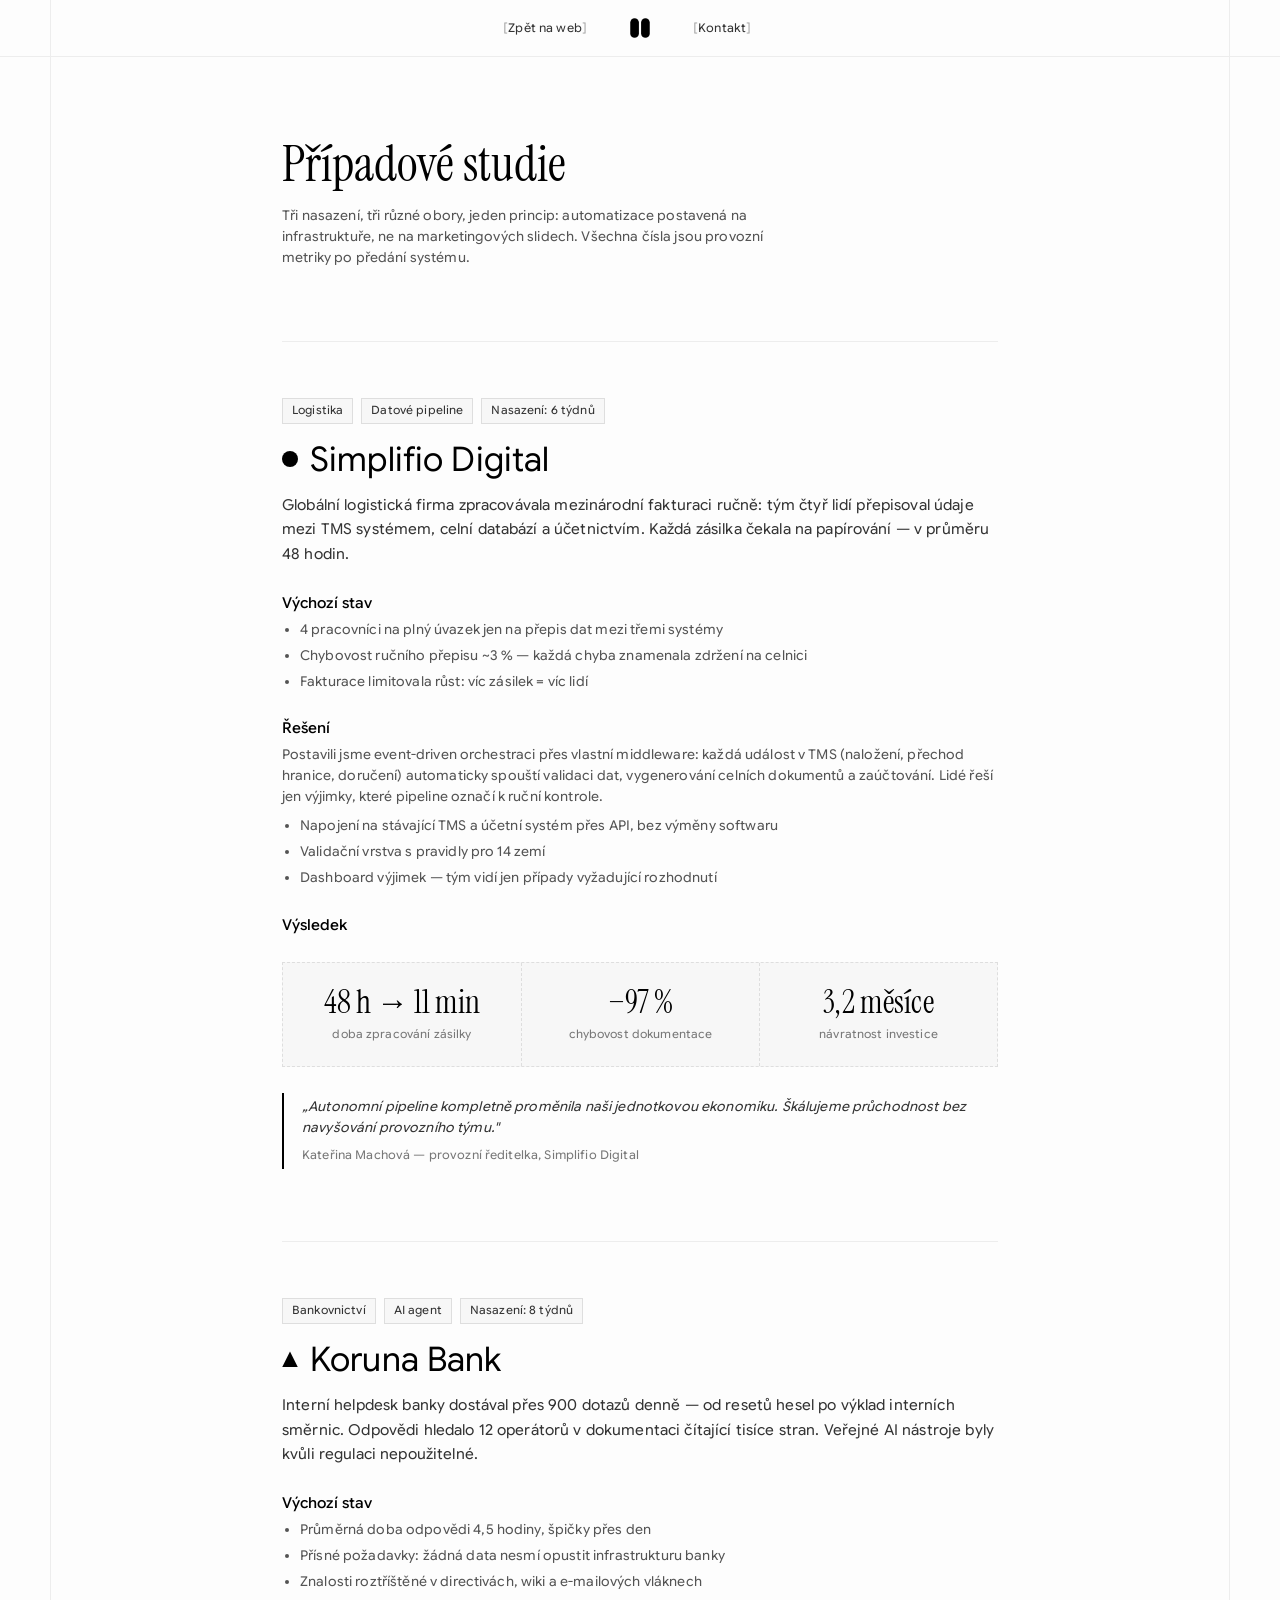
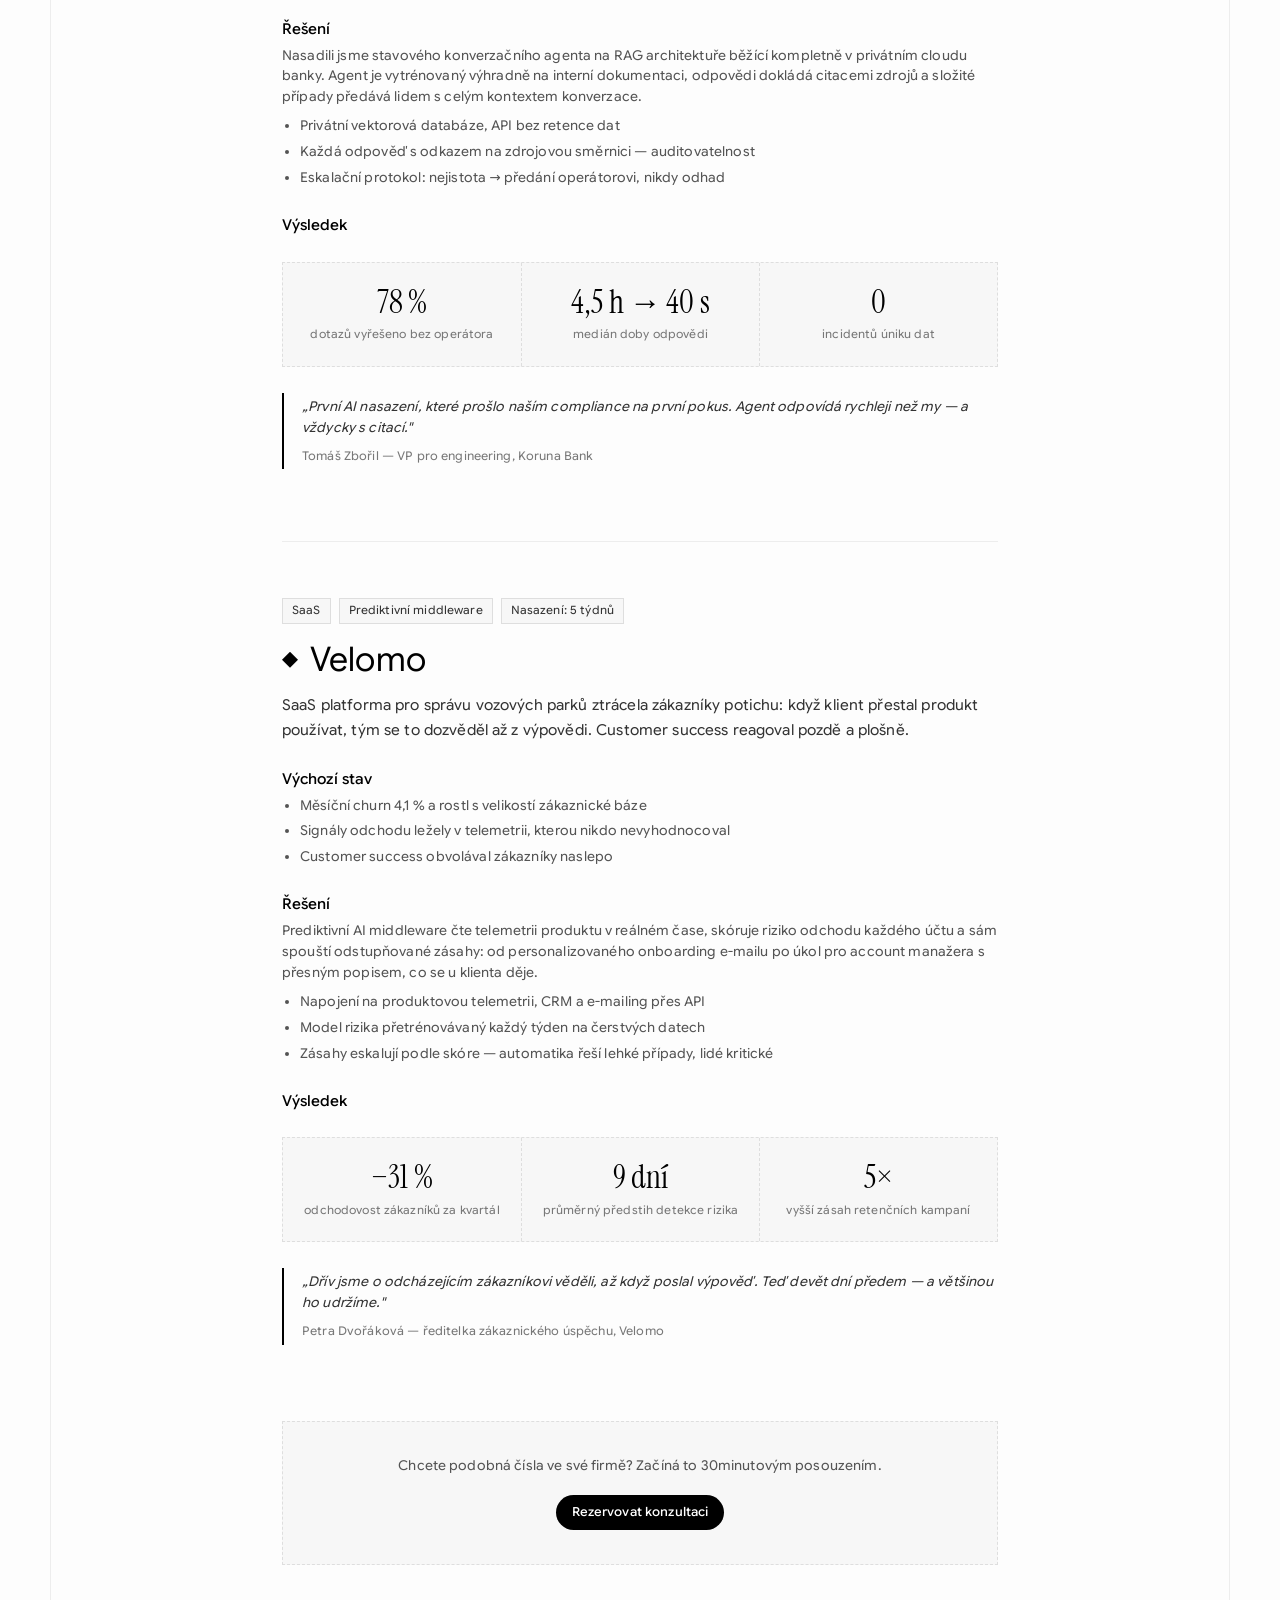
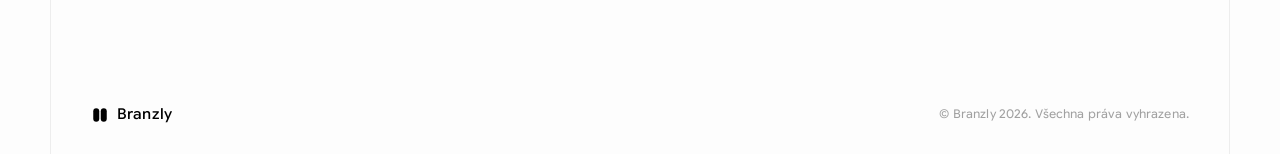
==== pripadove-studie.html @ d65e5462 "Major upgrade: interactive hero, stats, timeline, case studies, self-hosted fonts Interaktivita a an" ====
<!DOCTYPE html>
<html lang="cs">
<head>
  <meta charset="UTF-8" />
  <meta name="viewport" content="width=device-width, initial-scale=1.0" />
  <title>Případové studie — Branzly</title>
  <meta name="description" content="Detailní případové studie nasazení AI agentů a datových pipeline: Simplifio Digital, Koruna Bank a Velomo." />
  <link rel="icon" href="data:image/svg+xml,%3Csvg xmlns='http://www.w3.org/2000/svg' viewBox='0 0 24 24'%3E%3Crect x='3' y='3' width='8' height='18' rx='4'/%3E%3Crect x='13' y='3' width='8' height='18' rx='4'/%3E%3C/svg%3E" />
  <link rel="stylesheet" href="fonts/fonts.css" />
  <link rel="stylesheet" href="style.css" />
  <style>
    .studies { max-width: 780px; margin: 0 auto; padding: clamp(48px, 7vw, 80px) 32px clamp(64px, 9vw, 110px); }
    .studies-head h1 { font-family: var(--serif); font-weight: 400; font-size: clamp(36px, 5.4vw, 50px); line-height: 1.1; }
    .studies-head p { color: var(--gray-2); font-size: 13.5px; margin-top: 14px; max-width: 520px; }
    .study { margin-top: clamp(48px, 7vw, 72px); padding-top: clamp(40px, 6vw, 56px); border-top: 1px solid var(--line); scroll-margin-top: 90px; }
    .study-tags { display: flex; gap: 8px; flex-wrap: wrap; margin-bottom: 16px; }
    .study h2 { display: flex; align-items: center; gap: 12px; font-weight: 400; font-size: clamp(26px, 3.6vw, 34px); line-height: 1.15; }
    .study .lead { color: var(--gray-1); font-size: 15px; line-height: 1.65; margin-top: 14px; }
    .study h3 { font-size: 15px; font-weight: 500; text-align: left; margin: 28px 0 8px; }
    .study p { color: var(--gray-2); font-size: 13.5px; margin-bottom: 8px; }
    .study ul { margin: 8px 0 8px 18px; display: grid; gap: 5px; }
    .study li { color: var(--gray-2); font-size: 13.5px; }
    .study-stats { display: grid; grid-template-columns: repeat(3, 1fr); border: 1px dashed var(--line-strong); background: var(--panel); margin-top: 28px; }
    .study-stat { padding: 22px 16px; text-align: center; }
    .study-stat + .study-stat { border-left: 1px dashed var(--line-strong); }
    .study-stat b { display: block; font-family: var(--serif); font-weight: 400; font-size: clamp(24px, 3vw, 32px); line-height: 1.1; }
    .study-stat span { display: block; font-size: 11.5px; color: var(--gray-3); margin-top: 6px; }
    .study-quote { border-left: 2px solid var(--ink); padding: 4px 0 4px 18px; margin-top: 26px; }
    .study-quote p { color: var(--gray-1); font-size: 13.5px; font-style: italic; }
    .study-quote footer { font-size: 12px; color: var(--gray-3); margin-top: 6px; font-style: normal; }
    .studies-cta { margin-top: clamp(52px, 8vw, 76px); padding: 34px; border: 1px dashed var(--line-strong); background: var(--panel); text-align: center; }
    .studies-cta p { color: var(--gray-2); font-size: 13.5px; margin-bottom: 18px; }
    @media (max-width: 700px) {
      .study-stats { grid-template-columns: 1fr; }
      .study-stat + .study-stat { border-left: 0; border-top: 1px dashed var(--line-strong); }
    }
  </style>
</head>
<body>

  <header class="nav-wrap">
    <div class="nav nav-simple frame">
      <nav class="nav-side nav-left" aria-label="Navigace">
        <a href="index.html"><span>[</span>Zpět na web<span>]</span></a>
      </nav>
      <a href="index.html" class="brand" aria-label="Branzly domů">
        <svg viewBox="0 0 24 24" width="26" height="26" aria-hidden="true">
          <rect x="3" y="3" width="8" height="18" rx="4" fill="#000"/>
          <rect x="13" y="3" width="8" height="18" rx="4" fill="#000"/>
        </svg>
      </a>
      <nav class="nav-side nav-right" aria-label="Kontakt">
        <a href="index.html#kontakt"><span>[</span>Kontakt<span>]</span></a>
      </nav>
    </div>
  </header>

  <main class="frame">
    <div class="studies">
      <div class="studies-head">
        <h1>Případové studie</h1>
        <p>Tři nasazení, tři různé obory, jeden princip: automatizace postavená na infrastruktuře, ne na marketingových slidech. Všechna čísla jsou provozní metriky po předání systému.</p>
      </div>

      <!-- ===== SIMPLIFIO ===== -->
      <article class="study" id="simplifio">
        <div class="study-tags">
          <span class="chip-gray">Logistika</span>
          <span class="chip-gray">Datové pipeline</span>
          <span class="chip-gray">Nasazení: 6 týdnů</span>
        </div>
        <h2><i class="case-mark cm-1"></i>Simplifio Digital</h2>
        <p class="lead">Globální logistická firma zpracovávala mezinárodní fakturaci ručně: tým čtyř lidí přepisoval údaje mezi TMS systémem, celní databází a účetnictvím. Každá zásilka čekala na papírování — v průměru 48 hodin.</p>

        <h3>Výchozí stav</h3>
        <ul>
          <li>4 pracovníci na plný úvazek jen na přepis dat mezi třemi systémy</li>
          <li>Chybovost ručního přepisu ~3 % — každá chyba znamenala zdržení na celnici</li>
          <li>Fakturace limitovala růst: víc zásilek = víc lidí</li>
        </ul>

        <h3>Řešení</h3>
        <p>Postavili jsme event-driven orchestraci přes vlastní middleware: každá událost v TMS (naložení, přechod hranice, doručení) automaticky spouští validaci dat, vygenerování celních dokumentů a zaúčtování. Lidé řeší jen výjimky, které pipeline označí k ruční kontrole.</p>
        <ul>
          <li>Napojení na stávající TMS a účetní systém přes API, bez výměny softwaru</li>
          <li>Validační vrstva s pravidly pro 14 zemí</li>
          <li>Dashboard výjimek — tým vidí jen případy vyžadující rozhodnutí</li>
        </ul>

        <h3>Výsledek</h3>
        <div class="study-stats">
          <div class="study-stat"><b>48 h → 11 min</b><span>doba zpracování zásilky</span></div>
          <div class="study-stat"><b>−97 %</b><span>chybovost dokumentace</span></div>
          <div class="study-stat"><b>3,2 měsíce</b><span>návratnost investice</span></div>
        </div>

        <blockquote class="study-quote">
          <p>„Autonomní pipeline kompletně proměnila naši jednotkovou ekonomiku. Škálujeme průchodnost bez navyšování provozního týmu."</p>
          <footer>Kateřina Machová — provozní ředitelka, Simplifio Digital</footer>
        </blockquote>
      </article>

      <!-- ===== KORUNA BANK ===== -->
      <article class="study" id="koruna">
        <div class="study-tags">
          <span class="chip-gray">Bankovnictví</span>
          <span class="chip-gray">AI agent</span>
          <span class="chip-gray">Nasazení: 8 týdnů</span>
        </div>
        <h2><i class="case-mark cm-2"></i>Koruna Bank</h2>
        <p class="lead">Interní helpdesk banky dostával přes 900 dotazů denně — od resetů hesel po výklad interních směrnic. Odpovědi hledalo 12 operátorů v dokumentaci čítající tisíce stran. Veřejné AI nástroje byly kvůli regulaci nepoužitelné.</p>

        <h3>Výchozí stav</h3>
        <ul>
          <li>Průměrná doba odpovědi 4,5 hodiny, špičky přes den</li>
          <li>Přísné požadavky: žádná data nesmí opustit infrastrukturu banky</li>
          <li>Znalosti roztříštěné v directivách, wiki a e-mailových vláknech</li>
        </ul>

        <h3>Řešení</h3>
        <p>Nasadili jsme stavového konverzačního agenta na RAG architektuře běžící kompletně v privátním cloudu banky. Agent je vytrénovaný výhradně na interní dokumentaci, odpovědi dokládá citacemi zdrojů a složité případy předává lidem s celým kontextem konverzace.</p>
        <ul>
          <li>Privátní vektorová databáze, API bez retence dat</li>
          <li>Každá odpověď s odkazem na zdrojovou směrnici — auditovatelnost</li>
          <li>Eskalační protokol: nejistota → předání operátorovi, nikdy odhad</li>
        </ul>

        <h3>Výsledek</h3>
        <div class="study-stats">
          <div class="study-stat"><b>78 %</b><span>dotazů vyřešeno bez operátora</span></div>
          <div class="study-stat"><b>4,5 h → 40 s</b><span>medián doby odpovědi</span></div>
          <div class="study-stat"><b>0</b><span>incidentů úniku dat</span></div>
        </div>

        <blockquote class="study-quote">
          <p>„První AI nasazení, které prošlo naším compliance na první pokus. Agent odpovídá rychleji než my — a vždycky s citací."</p>
          <footer>Tomáš Zbořil — VP pro engineering, Koruna Bank</footer>
        </blockquote>
      </article>

      <!-- ===== VELOMO ===== -->
      <article class="study" id="velomo">
        <div class="study-tags">
          <span class="chip-gray">SaaS</span>
          <span class="chip-gray">Prediktivní middleware</span>
          <span class="chip-gray">Nasazení: 5 týdnů</span>
        </div>
        <h2><i class="case-mark cm-3"></i>Velomo</h2>
        <p class="lead">SaaS platforma pro správu vozových parků ztrácela zákazníky potichu: když klient přestal produkt používat, tým se to dozvěděl až z výpovědi. Customer success reagoval pozdě a plošně.</p>

        <h3>Výchozí stav</h3>
        <ul>
          <li>Měsíční churn 4,1 % a rostl s velikostí zákaznické báze</li>
          <li>Signály odchodu ležely v telemetrii, kterou nikdo nevyhodnocoval</li>
          <li>Customer success obvolával zákazníky naslepo</li>
        </ul>

        <h3>Řešení</h3>
        <p>Prediktivní AI middleware čte telemetrii produktu v reálném čase, skóruje riziko odchodu každého účtu a sám spouští odstupňované zásahy: od personalizovaného onboarding e-mailu po úkol pro account manažera s přesným popisem, co se u klienta děje.</p>
        <ul>
          <li>Napojení na produktovou telemetrii, CRM a e-mailing přes API</li>
          <li>Model rizika přetrénovávaný každý týden na čerstvých datech</li>
          <li>Zásahy eskalují podle skóre — automatika řeší lehké případy, lidé kritické</li>
        </ul>

        <h3>Výsledek</h3>
        <div class="study-stats">
          <div class="study-stat"><b>−31 %</b><span>odchodovost zákazníků za kvartál</span></div>
          <div class="study-stat"><b>9 dní</b><span>průměrný předstih detekce rizika</span></div>
          <div class="study-stat"><b>5×</b><span>vyšší zásah retenčních kampaní</span></div>
        </div>

        <blockquote class="study-quote">
          <p>„Dřív jsme o odcházejícím zákazníkovi věděli, až když poslal výpověď. Teď devět dní předem — a většinou ho udržíme."</p>
          <footer>Petra Dvořáková — ředitelka zákaznického úspěchu, Velomo</footer>
        </blockquote>
      </article>

      <div class="studies-cta">
        <p>Chcete podobná čísla ve své firmě? Začíná to 30minutovým posouzením.</p>
        <a href="index.html#kontakt" class="btn btn-black">Rezervovat konzultaci</a>
      </div>
    </div>
  </main>

  <footer class="footer-wrap">
    <div class="legal-foot frame">
      <a href="index.html" class="brand-foot">
        <svg viewBox="0 0 24 24" width="18" height="18" aria-hidden="true">
          <rect x="3" y="3" width="8" height="18" rx="4" fill="#000"/>
          <rect x="13" y="3" width="8" height="18" rx="4" fill="#000"/>
        </svg>
        Branzly
      </a>
      <p class="copyright">© Branzly <span id="year"></span>. Všechna práva vyhrazena.</p>
    </div>
  </footer>

  <script>document.getElementById("year").textContent = new Date().getFullYear();</script>
</body>
</html>
---- fonts/fonts.css ----
/* canadian-aboriginal */
@font-face {
  font-family: 'Google Sans Flex';
  font-style: normal;
  font-weight: 400;
  font-stretch: 100%;
  font-display: swap;
  src: url(gsf-f23f2b5c.woff2) format('woff2');
  unicode-range: U+02C7, U+02D8-02D9, U+02DB, U+0307, U+1400-167F, U+18B0-18F5, U+25CC, U+11AB0-11ABF;
}
/* cherokee */
@font-face {
  font-family: 'Google Sans Flex';
  font-style: normal;
  font-weight: 400;
  font-stretch: 100%;
  font-display: swap;
  src: url(gsf-6d15181d.woff2) format('woff2');
  unicode-range: U+0300-0302, U+0304, U+030B-030C, U+0323-0324, U+0330-0331, U+13A0-13FF, U+AB70-ABBF;
}
/* math */
@font-face {
  font-family: 'Google Sans Flex';
  font-style: normal;
  font-weight: 400;
  font-stretch: 100%;
  font-display: swap;
  src: url(gsf-18a064aa.woff2) format('woff2');
  unicode-range: U+0302-0303, U+0305, U+0307-0308, U+0310, U+0312, U+0315, U+031A, U+0326-0327, U+032C, U+032F-0330, U+0332-0333, U+0338, U+033A, U+0346, U+034D, U+0391-03A1, U+03A3-03A9, U+03B1-03C9, U+03D1, U+03D5-03D6, U+03F0-03F1, U+03F4-03F5, U+2016-2017, U+2034-2038, U+203C, U+2040, U+2043, U+2047, U+2050, U+2057, U+205F, U+2070-2071, U+2074-208E, U+2090-209C, U+20D0-20DC, U+20E1, U+20E5-20EF, U+2100-2112, U+2114-2115, U+2117-2121, U+2123-214F, U+2190, U+2192, U+2194-21AE, U+21B0-21E5, U+21F1-21F2, U+21F4-2211, U+2213-2214, U+2216-22FF, U+2308-230B, U+2310, U+2319, U+231C-2321, U+2336-237A, U+237C, U+2395, U+239B-23B7, U+23D0, U+23DC-23E1, U+2474-2475, U+25AF, U+25B3, U+25B7, U+25BD, U+25C1, U+25CA, U+25CC, U+25FB, U+266D-266F, U+27C0-27FF, U+2900-2AFF, U+2B0E-2B11, U+2B30-2B4C, U+2BFE, U+3030, U+FF5B, U+FF5D, U+1D400-1D7FF, U+1EE00-1EEFF;
}
/* nushu */
@font-face {
  font-family: 'Google Sans Flex';
  font-style: normal;
  font-weight: 400;
  font-stretch: 100%;
  font-display: swap;
  src: url(gsf-39cf6517.woff2) format('woff2');
  unicode-range: U+2003, U+3000, U+3002, U+4E00, U+FE12, U+16FE1, U+1B170-1B2FB;
}
/* symbols */
@font-face {
  font-family: 'Google Sans Flex';
  font-style: normal;
  font-weight: 400;
  font-stretch: 100%;
  font-display: swap;
  src: url(gsf-cc42462f.woff2) format('woff2');
  unicode-range: U+0001-000C, U+000E-001F, U+007F-009F, U+20DD-20E0, U+20E2-20E4, U+2150-218F, U+2190, U+2192, U+2194-2199, U+21AF, U+21E6-21F0, U+21F3, U+2218-2219, U+2299, U+22C4-22C6, U+2300-243F, U+2440-244A, U+2460-24FF, U+25A0-27BF, U+2800-28FF, U+2921-2922, U+2981, U+29BF, U+29EB, U+2B00-2BFF, U+4DC0-4DFF, U+FFF9-FFFB, U+10140-1018E, U+10190-1019C, U+101A0, U+101D0-101FD, U+102E0-102FB, U+10E60-10E7E, U+1D2C0-1D2D3, U+1D2E0-1D37F, U+1F000-1F0FF, U+1F100-1F1AD, U+1F1E6-1F1FF, U+1F30D-1F30F, U+1F315, U+1F31C, U+1F31E, U+1F320-1F32C, U+1F336, U+1F378, U+1F37D, U+1F382, U+1F393-1F39F, U+1F3A7-1F3A8, U+1F3AC-1F3AF, U+1F3C2, U+1F3C4-1F3C6, U+1F3CA-1F3CE, U+1F3D4-1F3E0, U+1F3ED, U+1F3F1-1F3F3, U+1F3F5-1F3F7, U+1F408, U+1F415, U+1F41F, U+1F426, U+1F43F, U+1F441-1F442, U+1F444, U+1F446-1F449, U+1F44C-1F44E, U+1F453, U+1F46A, U+1F47D, U+1F4A3, U+1F4B0, U+1F4B3, U+1F4B9, U+1F4BB, U+1F4BF, U+1F4C8-1F4CB, U+1F4D6, U+1F4DA, U+1F4DF, U+1F4E3-1F4E6, U+1F4EA-1F4ED, U+1F4F7, U+1F4F9-1F4FB, U+1F4FD-1F4FE, U+1F503, U+1F507-1F50B, U+1F50D, U+1F512-1F513, U+1F53E-1F54A, U+1F54F-1F5FA, U+1F610, U+1F650-1F67F, U+1F687, U+1F68D, U+1F691, U+1F694, U+1F698, U+1F6AD, U+1F6B2, U+1F6B9-1F6BA, U+1F6BC, U+1F6C6-1F6CF, U+1F6D3-1F6D7, U+1F6E0-1F6EA, U+1F6F0-1F6F3, U+1F6F7-1F6FC, U+1F700-1F7FF, U+1F800-1F80B, U+1F810-1F847, U+1F850-1F859, U+1F860-1F887, U+1F890-1F8AD, U+1F8B0-1F8BB, U+1F8C0-1F8C1, U+1F900-1F90B, U+1F93B, U+1F946, U+1F984, U+1F996, U+1F9E9, U+1FA00-1FA6F, U+1FA70-1FA7C, U+1FA80-1FA89, U+1FA8F-1FAC6, U+1FACE-1FADC, U+1FADF-1FAE9, U+1FAF0-1FAF8, U+1FB00-1FBFF;
}
/* syriac */
@font-face {
  font-family: 'Google Sans Flex';
  font-style: normal;
  font-weight: 400;
  font-stretch: 100%;
  font-display: swap;
  src: url(gsf-b0e5aee2.woff2) format('woff2');
  unicode-range: U+0303-0304, U+0307-0308, U+030A, U+0320, U+0323-0325, U+032D-032E, U+0330-0331, U+060C, U+061B-061C, U+061F, U+0621, U+0640, U+064B-0655, U+0660-066C, U+0670, U+0700-074F, U+0860-086A, U+1DF8, U+1DFA, U+200C-200F, U+25CC, U+2670-2671;
}
/* tifinagh */
@font-face {
  font-family: 'Google Sans Flex';
  font-style: normal;
  font-weight: 400;
  font-stretch: 100%;
  font-display: swap;
  src: url(gsf-049015b7.woff2) format('woff2');
  unicode-range: U+02C7, U+0301-0302, U+0304, U+0306-0307, U+0309, U+0323, U+0331, U+200C-200D, U+202E, U+25CC, U+2D30-2D7F;
}
/* vietnamese */
@font-face {
  font-family: 'Google Sans Flex';
  font-style: normal;
  font-weight: 400;
  font-stretch: 100%;
  font-display: swap;
  src: url(gsf-6c5e11f3.woff2) format('woff2');
  unicode-range: U+0102-0103, U+0110-0111, U+0128-0129, U+0168-0169, U+01A0-01A1, U+01AF-01B0, U+0300-0301, U+0303-0304, U+0308-0309, U+0323, U+0329, U+1EA0-1EF9, U+20AB;
}
/* latin-ext */
@font-face {
  font-family: 'Google Sans Flex';
  font-style: normal;
  font-weight: 400;
  font-stretch: 100%;
  font-display: swap;
  src: url(gsf-06e5cd20.woff2) format('woff2');
  unicode-range: U+0100-02BA, U+02BD-02C5, U+02C7-02CC, U+02CE-02D7, U+02DD-02FF, U+0304, U+0308, U+0329, U+1D00-1DBF, U+1E00-1E9F, U+1EF2-1EFF, U+2020, U+20A0-20AB, U+20AD-20C0, U+2113, U+2C60-2C7F, U+A720-A7FF;
}
/* latin */
@font-face {
  font-family: 'Google Sans Flex';
  font-style: normal;
  font-weight: 400;
  font-stretch: 100%;
  font-display: swap;
  src: url(gsf-d8223709.woff2) format('woff2');
  unicode-range: U+0000-00FF, U+0131, U+0152-0153, U+02BB-02BC, U+02C6, U+02DA, U+02DC, U+0304, U+0308, U+0329, U+2000-206F, U+20AC, U+2122, U+2191, U+2193, U+2212, U+2215, U+FEFF, U+FFFD;
}
/* canadian-aboriginal */
@font-face {
  font-family: 'Google Sans Flex';
  font-style: normal;
  font-weight: 500;
  font-stretch: 100%;
  font-display: swap;
  src: url(gsf-f23f2b5c.woff2) format('woff2');
  unicode-range: U+02C7, U+02D8-02D9, U+02DB, U+0307, U+1400-167F, U+18B0-18F5, U+25CC, U+11AB0-11ABF;
}
/* cherokee */
@font-face {
  font-family: 'Google Sans Flex';
  font-style: normal;
  font-weight: 500;
  font-stretch: 100%;
  font-display: swap;
  src: url(gsf-6d15181d.woff2) format('woff2');
  unicode-range: U+0300-0302, U+0304, U+030B-030C, U+0323-0324, U+0330-0331, U+13A0-13FF, U+AB70-ABBF;
}
/* math */
@font-face {
  font-family: 'Google Sans Flex';
  font-style: normal;
  font-weight: 500;
  font-stretch: 100%;
  font-display: swap;
  src: url(gsf-18a064aa.woff2) format('woff2');
  unicode-range: U+0302-0303, U+0305, U+0307-0308, U+0310, U+0312, U+0315, U+031A, U+0326-0327, U+032C, U+032F-0330, U+0332-0333, U+0338, U+033A, U+0346, U+034D, U+0391-03A1, U+03A3-03A9, U+03B1-03C9, U+03D1, U+03D5-03D6, U+03F0-03F1, U+03F4-03F5, U+2016-2017, U+2034-2038, U+203C, U+2040, U+2043, U+2047, U+2050, U+2057, U+205F, U+2070-2071, U+2074-208E, U+2090-209C, U+20D0-20DC, U+20E1, U+20E5-20EF, U+2100-2112, U+2114-2115, U+2117-2121, U+2123-214F, U+2190, U+2192, U+2194-21AE, U+21B0-21E5, U+21F1-21F2, U+21F4-2211, U+2213-2214, U+2216-22FF, U+2308-230B, U+2310, U+2319, U+231C-2321, U+2336-237A, U+237C, U+2395, U+239B-23B7, U+23D0, U+23DC-23E1, U+2474-2475, U+25AF, U+25B3, U+25B7, U+25BD, U+25C1, U+25CA, U+25CC, U+25FB, U+266D-266F, U+27C0-27FF, U+2900-2AFF, U+2B0E-2B11, U+2B30-2B4C, U+2BFE, U+3030, U+FF5B, U+FF5D, U+1D400-1D7FF, U+1EE00-1EEFF;
}
/* nushu */
@font-face {
  font-family: 'Google Sans Flex';
  font-style: normal;
  font-weight: 500;
  font-stretch: 100%;
  font-display: swap;
  src: url(gsf-39cf6517.woff2) format('woff2');
  unicode-range: U+2003, U+3000, U+3002, U+4E00, U+FE12, U+16FE1, U+1B170-1B2FB;
}
/* symbols */
@font-face {
  font-family: 'Google Sans Flex';
  font-style: normal;
  font-weight: 500;
  font-stretch: 100%;
  font-display: swap;
  src: url(gsf-cc42462f.woff2) format('woff2');
  unicode-range: U+0001-000C, U+000E-001F, U+007F-009F, U+20DD-20E0, U+20E2-20E4, U+2150-218F, U+2190, U+2192, U+2194-2199, U+21AF, U+21E6-21F0, U+21F3, U+2218-2219, U+2299, U+22C4-22C6, U+2300-243F, U+2440-244A, U+2460-24FF, U+25A0-27BF, U+2800-28FF, U+2921-2922, U+2981, U+29BF, U+29EB, U+2B00-2BFF, U+4DC0-4DFF, U+FFF9-FFFB, U+10140-1018E, U+10190-1019C, U+101A0, U+101D0-101FD, U+102E0-102FB, U+10E60-10E7E, U+1D2C0-1D2D3, U+1D2E0-1D37F, U+1F000-1F0FF, U+1F100-1F1AD, U+1F1E6-1F1FF, U+1F30D-1F30F, U+1F315, U+1F31C, U+1F31E, U+1F320-1F32C, U+1F336, U+1F378, U+1F37D, U+1F382, U+1F393-1F39F, U+1F3A7-1F3A8, U+1F3AC-1F3AF, U+1F3C2, U+1F3C4-1F3C6, U+1F3CA-1F3CE, U+1F3D4-1F3E0, U+1F3ED, U+1F3F1-1F3F3, U+1F3F5-1F3F7, U+1F408, U+1F415, U+1F41F, U+1F426, U+1F43F, U+1F441-1F442, U+1F444, U+1F446-1F449, U+1F44C-1F44E, U+1F453, U+1F46A, U+1F47D, U+1F4A3, U+1F4B0, U+1F4B3, U+1F4B9, U+1F4BB, U+1F4BF, U+1F4C8-1F4CB, U+1F4D6, U+1F4DA, U+1F4DF, U+1F4E3-1F4E6, U+1F4EA-1F4ED, U+1F4F7, U+1F4F9-1F4FB, U+1F4FD-1F4FE, U+1F503, U+1F507-1F50B, U+1F50D, U+1F512-1F513, U+1F53E-1F54A, U+1F54F-1F5FA, U+1F610, U+1F650-1F67F, U+1F687, U+1F68D, U+1F691, U+1F694, U+1F698, U+1F6AD, U+1F6B2, U+1F6B9-1F6BA, U+1F6BC, U+1F6C6-1F6CF, U+1F6D3-1F6D7, U+1F6E0-1F6EA, U+1F6F0-1F6F3, U+1F6F7-1F6FC, U+1F700-1F7FF, U+1F800-1F80B, U+1F810-1F847, U+1F850-1F859, U+1F860-1F887, U+1F890-1F8AD, U+1F8B0-1F8BB, U+1F8C0-1F8C1, U+1F900-1F90B, U+1F93B, U+1F946, U+1F984, U+1F996, U+1F9E9, U+1FA00-1FA6F, U+1FA70-1FA7C, U+1FA80-1FA89, U+1FA8F-1FAC6, U+1FACE-1FADC, U+1FADF-1FAE9, U+1FAF0-1FAF8, U+1FB00-1FBFF;
}
/* syriac */
@font-face {
  font-family: 'Google Sans Flex';
  font-style: normal;
  font-weight: 500;
  font-stretch: 100%;
  font-display: swap;
  src: url(gsf-b0e5aee2.woff2) format('woff2');
  unicode-range: U+0303-0304, U+0307-0308, U+030A, U+0320, U+0323-0325, U+032D-032E, U+0330-0331, U+060C, U+061B-061C, U+061F, U+0621, U+0640, U+064B-0655, U+0660-066C, U+0670, U+0700-074F, U+0860-086A, U+1DF8, U+1DFA, U+200C-200F, U+25CC, U+2670-2671;
}
/* tifinagh */
@font-face {
  font-family: 'Google Sans Flex';
  font-style: normal;
  font-weight: 500;
  font-stretch: 100%;
  font-display: swap;
  src: url(gsf-049015b7.woff2) format('woff2');
  unicode-range: U+02C7, U+0301-0302, U+0304, U+0306-0307, U+0309, U+0323, U+0331, U+200C-200D, U+202E, U+25CC, U+2D30-2D7F;
}
/* vietnamese */
@font-face {
  font-family: 'Google Sans Flex';
  font-style: normal;
  font-weight: 500;
  font-stretch: 100%;
  font-display: swap;
  src: url(gsf-6c5e11f3.woff2) format('woff2');
  unicode-range: U+0102-0103, U+0110-0111, U+0128-0129, U+0168-0169, U+01A0-01A1, U+01AF-01B0, U+0300-0301, U+0303-0304, U+0308-0309, U+0323, U+0329, U+1EA0-1EF9, U+20AB;
}
/* latin-ext */
@font-face {
  font-family: 'Google Sans Flex';
  font-style: normal;
  font-weight: 500;
  font-stretch: 100%;
  font-display: swap;
  src: url(gsf-06e5cd20.woff2) format('woff2');
  unicode-range: U+0100-02BA, U+02BD-02C5, U+02C7-02CC, U+02CE-02D7, U+02DD-02FF, U+0304, U+0308, U+0329, U+1D00-1DBF, U+1E00-1E9F, U+1EF2-1EFF, U+2020, U+20A0-20AB, U+20AD-20C0, U+2113, U+2C60-2C7F, U+A720-A7FF;
}
/* latin */
@font-face {
  font-family: 'Google Sans Flex';
  font-style: normal;
  font-weight: 500;
  font-stretch: 100%;
  font-display: swap;
  src: url(gsf-d8223709.woff2) format('woff2');
  unicode-range: U+0000-00FF, U+0131, U+0152-0153, U+02BB-02BC, U+02C6, U+02DA, U+02DC, U+0304, U+0308, U+0329, U+2000-206F, U+20AC, U+2122, U+2191, U+2193, U+2212, U+2215, U+FEFF, U+FFFD;
}
/* latin-ext */
@font-face {
  font-family: 'Instrument Serif';
  font-style: italic;
  font-weight: 400;
  font-display: swap;
  src: url(instrument-fd6f40d1.woff2) format('woff2');
  unicode-range: U+0100-02BA, U+02BD-02C5, U+02C7-02CC, U+02CE-02D7, U+02DD-02FF, U+0304, U+0308, U+0329, U+1D00-1DBF, U+1E00-1E9F, U+1EF2-1EFF, U+2020, U+20A0-20AB, U+20AD-20C0, U+2113, U+2C60-2C7F, U+A720-A7FF;
}
/* latin */
@font-face {
  font-family: 'Instrument Serif';
  font-style: italic;
  font-weight: 400;
  font-display: swap;
  src: url(instrument-52a6c245.woff2) format('woff2');
  unicode-range: U+0000-00FF, U+0131, U+0152-0153, U+02BB-02BC, U+02C6, U+02DA, U+02DC, U+0304, U+0308, U+0329, U+2000-206F, U+20AC, U+2122, U+2191, U+2193, U+2212, U+2215, U+FEFF, U+FFFD;
}
/* latin-ext */
@font-face {
  font-family: 'Instrument Serif';
  font-style: normal;
  font-weight: 400;
  font-display: swap;
  src: url(instrument-28cfb3cb.woff2) format('woff2');
  unicode-range: U+0100-02BA, U+02BD-02C5, U+02C7-02CC, U+02CE-02D7, U+02DD-02FF, U+0304, U+0308, U+0329, U+1D00-1DBF, U+1E00-1E9F, U+1EF2-1EFF, U+2020, U+20A0-20AB, U+20AD-20C0, U+2113, U+2C60-2C7F, U+A720-A7FF;
}
/* latin */
@font-face {
  font-family: 'Instrument Serif';
  font-style: normal;
  font-weight: 400;
  font-display: swap;
  src: url(instrument-2d243d02.woff2) format('woff2');
  unicode-range: U+0000-00FF, U+0131, U+0152-0153, U+02BB-02BC, U+02C6, U+02DA, U+02DC, U+0304, U+0308, U+0329, U+2000-206F, U+20AC, U+2122, U+2191, U+2193, U+2212, U+2215, U+FEFF, U+FFFD;
}
---- style.css ----
/* ===== Branzly — design-tool utility landing ===== */
:root {
  --bg: #fdfdfd;
  --panel: #f7f7f7;
  --line: #ededed;
  --line-strong: #dedede;
  --ink: #000;
  --gray-1: #333;
  --gray-2: #545454;
  --gray-3: #787878;
  --gray-4: #a1a1a1;
  --blue: #3455fa;
  --blue-dark: #2040e3;
  --max: 1180px;
  --serif: "Instrument Serif", serif;
  --sans: "Google Sans Flex", Inter, system-ui, sans-serif;
  --ease: cubic-bezier(0.16, 1, 0.3, 1);
}

* { box-sizing: border-box; margin: 0; padding: 0; }

html { scroll-behavior: smooth; scroll-padding-top: 70px; }

body {
  background: var(--bg);
  color: var(--ink);
  font-family: var(--sans);
  font-size: 14px;
  letter-spacing: 0.01em;
  line-height: 1.55;
  -webkit-font-smoothing: antialiased;
  overflow-x: hidden;
}

a { color: inherit; text-decoration: none; }

.frame { max-width: var(--max); margin: 0 auto; }
main.frame {
  border-left: 1px solid var(--line);
  border-right: 1px solid var(--line);
}
main section { border-bottom: 1px solid var(--line); }

/* ===== TYPE ===== */
h1 {
  font-family: var(--serif);
  font-weight: 400;
  font-size: clamp(40px, 6vw, 54px);
  line-height: 1.08;
  letter-spacing: 0;
}
h3 {
  font-weight: 400;
  font-size: clamp(30px, 4.2vw, 44px);
  line-height: 1.12;
  letter-spacing: 0;
  text-align: center;
}
h4 { font-size: 16px; font-weight: 500; }

.section-sub {
  text-align: center;
  color: var(--gray-2);
  font-size: 13.5px;
  margin-top: 14px;
}

/* ===== BUTTONS (pill 18px) ===== */
.btn {
  display: inline-flex;
  align-items: center;
  justify-content: center;
  font-family: var(--sans);
  font-size: 12.5px;
  font-weight: 500;
  padding: 8px 16px;
  border-radius: 18px;
  border: 0;
  cursor: pointer;
  transition: transform 0.15s var(--ease), background 0.2s, opacity 0.2s;
  white-space: nowrap;
}
.btn:hover { transform: translateY(-1px); }
.btn:active { transform: translateY(0) scale(0.98); }
.btn-black { background: var(--ink); color: #fff; }
.btn-black:hover { background: #222; }
.btn-gray { background: rgba(0, 0, 0, 0.05); color: var(--ink); }
.btn-gray:hover { background: rgba(0, 0, 0, 0.09); }
.btn-blue { background: var(--blue); color: #fff; }
.btn-blue:hover { background: var(--blue-dark); }

/* ===== CHIPS & ANNOTATIONS ===== */
.chip-black {
  display: inline-block;
  background: var(--ink);
  color: #fff;
  font-size: 11.5px;
  font-weight: 500;
  padding: 4px 10px;
  white-space: nowrap;
}
.chip-gray {
  display: inline-block;
  background: var(--panel);
  border: 1px solid var(--line-strong);
  color: var(--gray-1);
  font-size: 11.5px;
  padding: 3px 9px;
}
/* chip s křížky v rozích (design-tool) */
.chip-wrap { display: flex; justify-content: center; margin-bottom: 18px; }
.chip-corners { position: relative; }
.chip-corners .c {
  position: absolute;
  width: 9px; height: 9px;
  background:
    linear-gradient(var(--gray-3), var(--gray-3)) center/9px 1px no-repeat,
    linear-gradient(var(--gray-3), var(--gray-3)) center/1px 9px no-repeat;
}
.chip-corners .c1 { top: -5px; left: -5px; }
.chip-corners .c2 { top: -5px; right: -5px; }
.chip-corners .c3 { bottom: -5px; left: -5px; }
.chip-corners .c4 { bottom: -5px; right: -5px; }

/* anotační štítek s linkou a bodem */
.annot { position: absolute; display: flex; flex-direction: column; align-items: flex-start; }
.annot-dot { width: 7px; height: 7px; background: var(--ink); }
.annot-line { width: 1px; height: 44px; background: var(--ink); margin-left: 3px; }
.annot-vline { display: block; width: 1px; height: 44px; background: var(--ink); margin-left: 3px; }
.annot-text {
  font-size: 11.5px;
  color: var(--gray-1);
  margin-top: 6px;
  background: #fff;
  border: 1px solid var(--line-strong);
  padding: 3px 9px;
  box-shadow: 0 2px 8px rgba(0, 0, 0, 0.05);
  white-space: nowrap;
}
.annot-dot { animation: dotPing 2.6s var(--ease) infinite; }
@keyframes dotPing {
  0%, 100% { box-shadow: 0 0 0 0 rgba(0, 0, 0, 0.22); }
  50% { box-shadow: 0 0 0 7px rgba(0, 0, 0, 0); }
}
.annot-hline { display: inline-block; height: 1px; width: 90px; background: var(--ink); }

/* ===== NAV ===== */
.nav-wrap {
  position: sticky;
  top: 0;
  z-index: 50;
  background: rgba(253, 253, 253, 0.85);
  backdrop-filter: blur(10px);
  border-bottom: 1px solid var(--line);
}
.nav {
  display: grid;
  grid-template-columns: 1fr auto 1fr;
  align-items: center;
  height: 56px;
  padding: 0 24px;
  border-left: 1px solid var(--line);
  border-right: 1px solid var(--line);
}
.nav-side { display: flex; gap: 26px; font-size: 12px; color: var(--gray-1); }
.nav-left { justify-content: flex-end; padding-right: 40px; }
.nav-right { justify-content: flex-start; padding-left: 40px; }
.nav-side a span { color: var(--gray-4); transition: color 0.2s; }
.nav-side a:hover span { color: var(--ink); }
.brand { display: inline-flex; align-items: center; }

.nav-toggle {
  display: none;
  grid-column: 3;
  justify-self: end;
  flex-direction: column;
  gap: 6px;
  background: none;
  border: 0;
  cursor: pointer;
  padding: 6px;
}
.nav-toggle span { width: 20px; height: 1.5px; background: var(--ink); transition: transform 0.25s var(--ease); }
.nav-toggle[aria-expanded="true"] span:nth-child(1) { transform: translateY(4px) rotate(45deg); }
.nav-toggle[aria-expanded="true"] span:nth-child(2) { transform: translateY(-3.5px) rotate(-45deg); }

.nav-mobile {
  display: none;
  flex-direction: column;
  border-top: 1px solid var(--line);
  background: var(--bg);
}
.nav-mobile a { padding: 13px 24px; font-size: 13px; border-bottom: 1px solid var(--line); }
.nav-mobile.open { display: flex; }

/* ===== HERO ===== */
.hero {
  text-align: center;
  padding: clamp(56px, 8vw, 90px) 32px 56px;
}
.hero-sub { color: var(--gray-2); font-size: 13.5px; margin-top: 16px; }
.hero-cta { display: flex; justify-content: center; gap: 10px; margin-top: 24px; flex-wrap: wrap; }

.hero-visual {
  position: relative;
  max-width: 960px;
  margin: 48px auto 0;
  padding: 28px;
}
.hero-visual canvas { width: 100%; height: auto; display: block; }
/* ořezové značky */
.crop { position: absolute; width: 18px; height: 18px; }
.crop.tl { top: 0; left: 0; border-top: 1.5px solid var(--gray-1); border-left: 1.5px solid var(--gray-1); }
.crop.tr { top: 0; right: 0; border-top: 1.5px solid var(--gray-1); border-right: 1.5px solid var(--gray-1); }
.crop.bl { bottom: 0; left: 0; border-bottom: 1.5px solid var(--gray-1); border-left: 1.5px solid var(--gray-1); }
.crop.br { bottom: 0; right: 0; border-bottom: 1.5px solid var(--gray-1); border-right: 1.5px solid var(--gray-1); }

/* ===== TRUSTED / MARQUEE ===== */
.trusted { padding: 44px 0 52px; text-align: center; }
.trusted-label { font-size: 13px; color: var(--gray-2); margin-bottom: 26px; }
.marquee {
  overflow: hidden;
  -webkit-mask-image: linear-gradient(90deg, transparent, #000 12%, #000 88%, transparent);
  mask-image: linear-gradient(90deg, transparent, #000 12%, #000 88%, transparent);
}
.marquee-track {
  display: flex;
  gap: 64px;
  width: max-content;
  animation: marquee 28s linear infinite;
  padding-right: 64px;
}
@keyframes marquee { to { transform: translateX(-50%); } }
.logo-item {
  display: inline-flex;
  align-items: center;
  gap: 10px;
  font-size: 15px;
  font-weight: 500;
  color: var(--gray-3);
  white-space: nowrap;
}
.lg { display: inline-block; width: 18px; height: 18px; background: var(--gray-3); flex: none; }
.lg-1 { border-radius: 50%; }
.lg-2 { clip-path: polygon(50% 0, 100% 100%, 0 100%); }
.lg-3 { border-radius: 3px; }
.lg-4 { clip-path: polygon(50% 0, 100% 50%, 50% 100%, 0 50%); }
.lg-5 { border-radius: 50% 0 50% 0; }
.lg-6 { clip-path: polygon(0 0, 100% 0, 100% 70%, 50% 100%, 0 70%); }
.lg-7 { clip-path: polygon(20% 0, 80% 0, 100% 100%, 0 100%); }
.lg-8 { border-radius: 0 50% 50% 50%; }

/* ===== INTERSECTION ===== */
.intersection { padding: clamp(56px, 8vw, 90px) 0 0; }
.intersection h3, .intersection .section-sub { padding: 0 32px; }
.intersection-visual { position: relative; margin-top: 44px; }
.intersection-visual canvas { width: 100%; height: auto; display: block; }
.annot-ai { top: 34%; left: 18%; }
.annot-human { top: 26%; right: 14%; align-items: flex-end; }
.annot-human .annot-line { margin-right: 3px; }

/* ===== FEATURES ===== */
.features { padding: clamp(56px, 8vw, 90px) 32px 0; }
.feature-grid {
  display: grid;
  grid-template-columns: repeat(2, 1fr);
  gap: 20px;
  max-width: 940px;
  margin: 52px auto 0;
}
.feature-cell {
  border: 1px dashed var(--line-strong);
  padding: 38px 30px 34px;
  text-align: center;
  transition: background 0.25s var(--ease);
}
.feature-cell:hover { background: #fbfbfb; }
.pixel-icon { display: flex; justify-content: center; margin-bottom: 24px; }
.pixel-icon canvas {
  width: 160px; height: 160px;
  image-rendering: pixelated;
  animation: iconFloat 6s ease-in-out infinite;
  will-change: transform;
}
@keyframes iconFloat { 50% { transform: translateY(-7px); } }
.feature-cell:nth-child(2) .pixel-icon canvas { animation-delay: 1.5s; }
.feature-cell:nth-child(3) .pixel-icon canvas { animation-delay: 3s; }
.feature-cell:nth-child(4) .pixel-icon canvas { animation-delay: 4.5s; }
.feature-cell h4 { margin-bottom: 8px; }
.feature-cell p { color: var(--gray-2); font-size: 13px; }

.tag-strip {
  display: flex;
  flex-wrap: wrap;
  justify-content: center;
  gap: 10px;
  padding: 40px 0 48px;
}
.tag-strip span {
  font-size: 12px;
  color: var(--gray-2);
  border: 1px dashed var(--line-strong);
  background: var(--panel);
  padding: 5px 13px;
  border-radius: 18px;
}

/* ===== ECOSYSTEM ===== */
.ecosystem { padding: clamp(56px, 8vw, 90px) 32px; text-align: center; }
.orbit {
  position: relative;
  width: min(420px, 80vw);
  height: min(420px, 80vw);
  margin: 40px auto 0;
}
.orbit-ring { position: absolute; border: 1px dashed var(--line-strong); border-radius: 50%; }
.orbit-ring.r1 { inset: 0; }
.orbit-ring.r2 { inset: 22%; }
.orbit-center {
  position: absolute;
  top: 50%; left: 50%;
  transform: translate(-50%, -50%);
  width: 58px; height: 58px;
  background: #fff;
  border: 1px solid var(--line-strong);
  border-radius: 50%;
  display: grid;
  place-items: center;
  box-shadow: 0 4px 18px rgba(0, 0, 0, 0.06);
}
.orbit-node {
  position: absolute;
  top: 50%;
  left: 50%;
  font-size: 12px;
  background: #fff;
  border: 1px solid var(--line-strong);
  border-radius: 18px;
  padding: 5px 13px;
  color: var(--gray-1);
  box-shadow: 0 2px 8px rgba(0, 0, 0, 0.04);
  will-change: transform;
  transform: translate(-50%, -50%);
}
.orbit-comet {
  position: absolute;
  top: 50%;
  left: 50%;
  width: 6px;
  height: 6px;
  border-radius: 50%;
  background: var(--blue);
  box-shadow: 0 0 10px 2px rgba(52, 85, 250, 0.35);
  will-change: transform;
}

/* ===== PRICING ===== */
.pricing { padding: clamp(56px, 8vw, 90px) 32px; }
.tier-stack { margin-top: 56px; display: flex; flex-direction: column; gap: 72px; }
.tier-row { position: relative; display: flex; align-items: center; }
.tier-row-right { justify-content: flex-end; padding-right: 4%; }
.tier-row-left { justify-content: flex-start; padding-left: 4%; }
.tier-row-center { justify-content: center; }
.tier-annot { display: flex; align-items: center; flex: none; }

.tier-card {
  border: 1px dashed var(--line-strong);
  background: var(--bg);
  padding: 30px;
  display: grid;
  grid-template-columns: 1fr 1fr;
  gap: 28px;
  width: min(620px, 100%);
}
.tier-left { display: flex; flex-direction: column; align-items: flex-start; gap: 12px; }
.tier-left h4 { font-size: 19px; }
.tier-desc { color: var(--gray-2); font-size: 13px; }
.tier-bottom {
  margin-top: auto;
  display: flex;
  align-items: center;
  gap: 16px;
  padding-top: 18px;
}
.tier-price { font-size: 22px; font-weight: 500; letter-spacing: -0.01em; }
.tier-price em { font-style: normal; font-size: 12px; color: var(--gray-3); }
.tier-list { list-style: none; display: grid; gap: 10px; align-content: start; }
.tier-list li {
  border: 1px dashed var(--line-strong);
  background: var(--panel);
  font-size: 12.5px;
  color: var(--gray-1);
  padding: 12px 14px;
}

/* ===== CASES ===== */
.cases { padding: clamp(56px, 8vw, 90px) 32px; }
.case-grid {
  display: grid;
  grid-template-columns: repeat(3, 1fr);
  margin-top: 52px;
  border: 1px dashed var(--line-strong);
}
.case { position: relative; padding: 28px 26px; display: flex; flex-direction: column; }
.case + .case { border-left: 1px dashed var(--line-strong); }
.case header { display: flex; align-items: center; gap: 9px; margin-bottom: 12px; }
.case-mark { width: 16px; height: 16px; background: var(--ink); flex: none; }
.cm-1 { border-radius: 50%; }
.cm-2 { clip-path: polygon(50% 0, 100% 100%, 0 100%); }
.cm-3 { clip-path: polygon(50% 0, 100% 50%, 50% 100%, 0 50%); }
.case p { color: var(--gray-2); font-size: 13px; flex: 1; }
.case footer {
  display: flex;
  align-items: center;
  justify-content: space-between;
  gap: 12px;
  margin-top: 26px;
}
.case footer div { display: flex; flex-direction: column; gap: 1px; }
.person { font-weight: 500; font-size: 13.5px; }
.role { font-size: 12px; color: var(--gray-3); }
.avatar { width: 44px; height: 44px; border-radius: 50%; flex: none; image-rendering: pixelated; }

/* selection handles (design-tool motiv) — trvale na vybrané kartě,
   na hover u karet ceníku a funkcí */
.case.selected { outline: 1px dashed var(--gray-1); outline-offset: -1px; }
.h {
  position: absolute;
  width: 8px; height: 8px;
  background: var(--ink);
  z-index: 2;
}
.h.h1 { top: -4px; left: -4px; }
.h.h2 { top: -4px; right: -4px; }
.h.h3 { bottom: -4px; left: -4px; }
.h.h4 { bottom: -4px; right: -4px; }
.handles { position: relative; }
.handles .h {
  opacity: 0;
  transform: scale(0.4);
  transition: opacity 0.25s var(--ease), transform 0.25s var(--ease);
}
.handles:hover .h { opacity: 1; transform: none; }
.handles:hover { outline: 1px dashed var(--gray-2); outline-offset: -1px; }

.big-quote {
  display: grid;
  grid-template-columns: 240px 200px 1fr;
  gap: 32px;
  align-items: start;
  border: 1px dashed var(--line-strong);
  background: var(--panel);
  padding: 34px;
  margin-top: 44px;
}
.quote-photo { width: 240px; height: 240px; display: block; filter: grayscale(1) contrast(1.05); }
.quote-person { display: flex; flex-direction: column; gap: 4px; }
.quote-person .person { font-size: 17px; }
.quote-person .btn { margin-top: 18px; align-self: flex-start; }
.big-quote blockquote {
  font-size: 13.5px;
  color: var(--gray-1);
  line-height: 1.75;
}

/* ===== FAQ ===== */
.faq { padding: clamp(56px, 8vw, 90px) 32px; }
.faq-grid {
  display: grid;
  grid-template-columns: 1fr 1.2fr;
  gap: 60px;
}
.faq-head { position: relative; }
.faq-head h3 { text-align: left; }
.faq-lead { color: var(--gray-2); font-size: 13px; margin-top: 16px; max-width: 420px; }
.annot-mail { position: static; display: inline-flex; flex-direction: column; margin-top: 90px; }
.annot-mail .chip-black { font-size: 12px; }

.faq-list { display: grid; gap: 14px; align-content: start; }
.faq-item { border: 1px dashed var(--line-strong); background: #fbfbfb; }
.faq-item summary {
  list-style: none;
  cursor: pointer;
  display: flex;
  align-items: center;
  justify-content: space-between;
  gap: 18px;
  padding: 18px 20px;
  font-size: 14px;
  font-weight: 500;
}
.faq-item summary::-webkit-details-marker { display: none; }
.plus {
  font-size: 20px;
  font-weight: 300;
  color: var(--gray-3);
  transition: transform 0.25s var(--ease);
  line-height: 1;
}
.faq-item[open] .plus { transform: rotate(45deg); }
.faq-body { padding: 0 20px 18px; }
.faq-body p { color: var(--gray-2); font-size: 13px; }

/* ===== CTA + KALENDÁŘ ===== */
.cta { padding: clamp(56px, 8vw, 90px) 32px; }
.cta-grid {
  display: grid;
  grid-template-columns: 1fr 1fr;
  gap: 60px;
  align-items: start;
}

/* ===== KONTAKTNÍ FORMULÁŘ ===== */
.cta-form { margin-top: 30px; display: grid; gap: 14px; max-width: 460px; }
.form-row { display: grid; grid-template-columns: 1fr 1fr; gap: 14px; }
.cta-form label { display: grid; gap: 6px; font-size: 12px; font-weight: 500; color: var(--gray-1); }
.cta-form input,
.cta-form textarea {
  font-family: var(--sans);
  font-size: 13px;
  color: var(--ink);
  background: var(--panel);
  border: 1px dashed var(--line-strong);
  padding: 10px 12px;
  outline: none;
  resize: vertical;
  transition: border-color 0.2s, background 0.2s, box-shadow 0.2s;
}
.cta-form input:focus,
.cta-form textarea:focus {
  border: 1px solid var(--blue);
  background: #fff;
  box-shadow: 0 0 0 3px rgba(52, 85, 250, 0.08);
}
.cta-form input[readonly] { cursor: default; color: var(--gray-2); }
.cta-form .invalid { border: 1px solid #e23c3c; background: #fff7f7; }
.cta-form button { justify-self: start; }
.form-status { font-size: 12.5px; color: var(--gray-2); min-height: 18px; }
.form-status.ok { color: #1a9a63; }
.form-status.err { color: #e23c3c; }
.cta-text h3 { text-align: left; }
.cta-points { list-style: none; display: grid; gap: 8px; margin-top: 22px; }
.cta-points li {
  position: relative;
  padding-left: 22px;
  font-size: 13.5px;
  color: var(--gray-1);
}
.cta-points li::before {
  content: "";
  position: absolute;
  left: 0; top: 6px;
  width: 10px; height: 5px;
  border-left: 1.5px solid var(--ink);
  border-bottom: 1.5px solid var(--ink);
  transform: rotate(-45deg);
}

.calendar {
  background: #111;
  color: #eee;
  border-radius: 14px;
  padding: 22px 24px 24px;
  box-shadow: 0 20px 60px rgba(0, 0, 0, 0.18);
}
.cal-head {
  display: flex;
  align-items: center;
  justify-content: space-between;
  margin-bottom: 16px;
}
.cal-title { font-size: 15px; font-weight: 500; }
.cal-title span { color: #888; }
.cal-nav { display: flex; gap: 6px; }
.cal-nav button {
  background: #1d1d1d;
  border: 0;
  color: #aaa;
  width: 26px; height: 26px;
  border-radius: 50%;
  cursor: pointer;
  font-size: 13px;
}
.cal-nav button:hover { color: #fff; }
.cal-grid {
  display: grid;
  grid-template-columns: repeat(7, 1fr);
  gap: 4px;
  text-align: center;
}
.cal-dow { font-size: 10px; color: #777; text-transform: uppercase; letter-spacing: 0.06em; padding: 6px 0; }
.cal-day {
  font-family: var(--sans);
  font-size: 12.5px;
  padding: 8px 0;
  border-radius: 50%;
  border: 0;
  background: none;
  color: #ddd;
  cursor: pointer;
  transition: background 0.15s, color 0.15s;
}
.cal-day:hover { background: #2a2a2a; }
.cal-day.off { color: #555; cursor: default; }
.cal-day.off:hover { background: none; }
.cal-day.today { background: #fff; color: #111; font-weight: 500; }
.cal-day.sel { background: var(--blue); color: #fff; font-weight: 500; }
.cal-day.sel:hover { background: var(--blue-dark); }
.cal-times {
  display: flex;
  gap: 8px;
  margin-top: 16px;
  flex-wrap: wrap;
}
.cal-time {
  flex: 1;
  font-family: var(--sans);
  text-align: center;
  font-size: 12px;
  border: 1px solid #333;
  border-radius: 18px;
  padding: 7px 10px;
  background: none;
  color: #ccc;
  cursor: pointer;
  transition: border-color 0.2s, color 0.2s, background 0.2s;
  white-space: nowrap;
}
.cal-time:hover { border-color: #fff; color: #fff; }
.cal-time.sel { background: var(--blue); border-color: var(--blue); color: #fff; }
.cal-hint { font-size: 11.5px; color: #888; margin-top: 14px; text-align: center; }

/* ===== FOOTER ===== */
.footer {
  display: grid;
  grid-template-columns: 1.2fr auto 1.3fr;
  gap: 48px;
  align-items: center;
  padding: 64px 40px;
  border-left: 1px solid var(--line);
  border-right: 1px solid var(--line);
}
.brand-foot { display: inline-flex; align-items: center; gap: 8px; font-weight: 500; font-size: 15px; }
.footer-brand p { color: var(--gray-3); font-size: 12.5px; margin-top: 14px; }
.socials { display: flex; gap: 10px; margin-top: 22px; }
.socials a {
  display: grid;
  place-items: center;
  width: 28px; height: 28px;
  border-radius: 7px;
  background: var(--panel);
  border: 1px solid var(--line-strong);
  color: var(--gray-2);
  transition: color 0.2s, border-color 0.2s;
}
.socials a:hover { color: var(--ink); border-color: var(--gray-3); }
.copyright { margin-top: 18px; font-size: 12px; color: var(--gray-4); }
.footer-visual canvas { width: 220px; height: auto; display: block; opacity: 0.55; }
.footer-cols { display: flex; gap: 56px; justify-content: flex-end; }
.footer-col { display: flex; flex-direction: column; gap: 9px; }
.footer-head { font-weight: 500; font-size: 13px; margin-bottom: 6px; }
.footer-col a { font-size: 12.5px; color: var(--gray-2); transition: color 0.2s; }
.footer-col a:hover { color: var(--ink); }

/* ===== REVEAL (blur + fade, jako předloha) ===== */
.reveal {
  opacity: 0;
  filter: blur(10px);
  transform: translateY(14px);
  transition: opacity 0.7s var(--ease), filter 0.7s var(--ease), transform 0.7s var(--ease);
  transition-delay: calc(var(--i, 0) * 90ms);
}
.reveal.in { opacity: 1; filter: blur(0); transform: none; }

/* ===== WORD-MASK REVEAL (StackGrid styl) ===== */
/* rozdělený element už neanimuje jako celek — animují se jednotlivá slova */
.reveal.split, .load.split { opacity: 1; filter: none; transform: none; animation: none; }
.w {
  display: inline-block;
  overflow: hidden;
  vertical-align: bottom;
  padding: 0.1em 0 0.14em;
  margin: -0.1em 0 -0.14em;
}
.wi {
  display: inline-block;
  transform: translateY(120%);
  opacity: 0;
  filter: blur(6px);
  transition:
    transform 0.85s var(--ease),
    opacity 0.6s var(--ease),
    filter 0.7s var(--ease);
  transition-delay: calc(var(--wi, 0) * 60ms);
  will-change: transform;
}
.split.in .wi { transform: none; opacity: 1; filter: none; }

/* ===== STACKING KARTY (ceník) ===== */
.tier-stack { --stack-top: clamp(76px, 13vh, 130px); }
.tier-row {
  position: sticky;
  top: var(--stack-top);
  transform-origin: top center;
  will-change: transform, filter, opacity;
}
.tier-row:nth-child(1) { z-index: 1; }
.tier-row:nth-child(2) { z-index: 2; }
.tier-row:nth-child(3) { z-index: 3; }

/* ===== SCROLL-LINKED CITACE ===== */
.big-quote blockquote .qw { opacity: 0.14; }

/* ===== LOAD-IN (hero sekvence při načtení) ===== */
.load {
  opacity: 0;
  filter: blur(12px);
  transform: translateY(18px);
  animation: loadIn 0.9s var(--ease) forwards;
}
.load-1 { animation-delay: 0.05s; }
.load-2 { animation-delay: 0.2s; }
.load-3 { animation-delay: 0.35s; }
.load-4 { animation-delay: 0.5s; }
@keyframes loadIn {
  to { opacity: 1; filter: blur(0); transform: none; }
}

/* ===== KRESLÍCÍ SE ANOTAČNÍ LINKY ===== */
.reveal .annot-line, .reveal .annot-vline {
  transform: scaleY(0);
  transform-origin: top;
  transition: transform 0.8s var(--ease) 0.45s;
}
.reveal .annot-hline {
  transform: scaleX(0);
  transition: transform 0.8s var(--ease) 0.45s;
}
.tier-row-right .annot-hline { transform-origin: left; }
.tier-row-left .annot-hline { transform-origin: right; }
.tier-row-center .annot-hline { transform-origin: left; }
.reveal .annot-text, .reveal .annot .chip-black, .tier-annot .chip-black {
  opacity: 0;
  transition: opacity 0.5s var(--ease) 1s;
}
.reveal.in .annot-line, .reveal.in .annot-vline { transform: scaleY(1); }
.reveal.in .annot-hline { transform: scaleX(1); }
.reveal.in .annot-text, .reveal.in .annot .chip-black, .reveal.in .tier-annot .chip-black { opacity: 1; }

/* ===== HOVER MIKRO-ANIMACE ===== */
.tier-card, .case, .faq-item {
  transition: transform 0.3s var(--ease), box-shadow 0.3s var(--ease), background 0.25s var(--ease);
}
.tier-card:hover {
  transform: translateY(-4px);
  box-shadow: 0 16px 44px rgba(0, 0, 0, 0.07);
}
.case:hover { background: #fbfbfb; }
.feature-cell { transition: transform 0.3s var(--ease), background 0.25s var(--ease), box-shadow 0.3s var(--ease); }
.feature-cell:hover {
  transform: translateY(-4px);
  box-shadow: 0 16px 44px rgba(0, 0, 0, 0.06);
}
.logo-item { transition: color 0.25s; }
.logo-item:hover { color: var(--ink); }
.logo-item:hover .lg { background: var(--ink); }
.lg { transition: background 0.25s, transform 0.3s var(--ease); }
.logo-item:hover .lg { transform: rotate(90deg); }
.socials a:hover { transform: translateY(-2px); }
.socials a { transition: color 0.2s, border-color 0.2s, transform 0.2s var(--ease); }

/* ===== ORBIT ANIMACE ===== */
/* uzly obíhají po drahách přes JS (orbitRaf); dráhy se navíc otáčejí */
.orbit-ring { animation: spin 70s linear infinite; }
.orbit-ring.r2 { animation-duration: 45s; animation-direction: reverse; }
@keyframes spin { to { transform: rotate(360deg); } }
.orbit-center { animation: pulse 3.5s ease-in-out infinite; }
@keyframes pulse {
  50% { box-shadow: 0 4px 30px rgba(52, 85, 250, 0.18); }
}

/* ===== FAQ plynulé rozbalení ===== */
.faq-body {
  max-height: 0;
  overflow: hidden;
  transition: max-height 0.45s var(--ease);
}

/* ===== NAV skrývání při scrollu ===== */
.nav-wrap { transition: transform 0.4s var(--ease); }
.nav-wrap.hidden { transform: translateY(-100%); }

/* ===== VÝBĚR TEXTU ===== */
::selection { background: var(--blue); color: #fff; }

/* ===== SCROLL CUE (hero) ===== */
.scroll-cue {
  display: inline-block;
  margin-top: 36px;
  font-size: 12px;
  color: var(--gray-3);
  transition: color 0.2s;
  animation: loadIn 0.9s var(--ease) forwards, cueFloat 2.4s ease-in-out 1.2s infinite;
}
.scroll-cue:hover { color: var(--ink); }
.load-5 { animation-delay: 0.65s, 1.2s; }
@keyframes cueFloat { 50% { transform: translateY(5px); } }

/* ===== FIGMA-STYLE ŠTÍTKY ===== */
.annot-fig {
  position: absolute;
  left: 30px;
  bottom: 8px;
  color: var(--gray-3);
  font-family: monospace;
  font-size: 11px;
}
.calendar-wrap { position: relative; }
.annot-cal {
  position: absolute;
  top: -11px;
  right: 20px;
  z-index: 2;
}

/* ===== STATS (napočítávaná čísla) ===== */
.stats-grid {
  display: grid;
  grid-template-columns: repeat(4, 1fr);
}
.stat {
  padding: 46px 24px 42px;
  text-align: center;
}
.stat + .stat { border-left: 1px dashed var(--line-strong); }
.stat-num {
  font-family: var(--serif);
  font-size: clamp(40px, 4.6vw, 56px);
  line-height: 1;
  font-variant-numeric: tabular-nums;
}
.stat-unit {
  font-family: var(--serif);
  font-style: italic;
  font-size: 21px;
  color: var(--gray-3);
  margin-left: 5px;
}
.stat p { color: var(--gray-2); font-size: 12.5px; margin-top: 12px; }

/* ===== PROCES / TIMELINE ===== */
.process { padding: clamp(56px, 8vw, 90px) 32px; }
.timeline {
  position: relative;
  max-width: 780px;
  margin: 56px auto 0;
  display: grid;
  gap: 46px;
}
.tl-track, .tl-progress {
  position: absolute;
  left: 50%;
  top: 6px;
  bottom: 6px;
  width: 1px;
}
.tl-track {
  background: repeating-linear-gradient(180deg, var(--line-strong) 0 4px, transparent 4px 9px);
}
.tl-progress {
  background: var(--ink);
  transform-origin: top;
  transform: scaleY(0);
  will-change: transform;
}
.tl-step { position: relative; width: calc(50% - 44px); }
.tl-step:nth-of-type(even) { margin-left: auto; }
.tl-dot {
  position: absolute;
  top: 24px;
  left: calc(100% + 44px);
  width: 9px; height: 9px;
  transform: translateX(-50%);
  background: var(--bg);
  border: 1px solid var(--gray-4);
  transition: background 0.3s var(--ease), border-color 0.3s var(--ease), box-shadow 0.3s var(--ease);
  z-index: 1;
}
.tl-step:nth-of-type(even) .tl-dot { left: auto; right: calc(100% + 44px); transform: translateX(50%); }
.tl-dot.on {
  background: var(--ink);
  border-color: var(--ink);
  box-shadow: 0 0 0 5px rgba(0, 0, 0, 0.06);
}
.tl-card {
  border: 1px dashed var(--line-strong);
  background: var(--bg);
  padding: 22px 24px;
  transition: transform 0.3s var(--ease), box-shadow 0.3s var(--ease);
}
.tl-card:hover { transform: translateY(-3px); box-shadow: 0 12px 34px rgba(0, 0, 0, 0.06); }
.tl-card h4 { margin: 12px 0 6px; }
.tl-card p { color: var(--gray-2); font-size: 13px; }

/* ===== ORBIT COUNTER ===== */
.orbit-counter { margin-top: 40px; }
.orbit-counter .chip-black { font-variant-numeric: tabular-nums; }

/* ===== BADGE CENÍKU ===== */
.tier-card { position: relative; }
.tier-badge {
  position: absolute;
  top: -12px;
  left: 26px;
  z-index: 1;
}

/* ===== ODKAZY NA STUDIE ===== */
.case-link {
  display: inline-block;
  margin-top: 14px;
  font-size: 12.5px;
  font-weight: 500;
  color: var(--gray-1);
  background: linear-gradient(currentColor, currentColor) 0 100% / 0 1px no-repeat;
  transition: background-size 0.3s var(--ease), color 0.2s;
}
.case-link:hover { color: var(--ink); background-size: 100% 1px; }

/* ===== KRESLÍCÍ SE PODTRŽENÍ ODKAZŮ ===== */
.nav-side a, .footer-col a, .nav-mobile a {
  background: linear-gradient(currentColor, currentColor) 0 100% / 0 1px no-repeat;
  transition: background-size 0.3s var(--ease), color 0.2s;
}
.nav-side a:hover, .footer-col a:hover, .nav-mobile a:hover { background-size: 100% 1px; }

/* ===== VLASTNÍ KURZOR ===== */
.cursor-dot {
  position: fixed;
  top: 0; left: 0;
  width: 8px; height: 8px;
  margin: -4px 0 0 -4px;
  border-radius: 50%;
  background: var(--ink);
  border: 1.5px solid transparent;
  pointer-events: none;
  z-index: 200;
  opacity: 0;
  transition: width 0.25s var(--ease), height 0.25s var(--ease), margin 0.25s var(--ease),
    background 0.25s var(--ease), border-color 0.25s var(--ease), opacity 0.3s;
}
.cursor-dot.on { opacity: 1; }
.cursor-dot.big {
  width: 34px; height: 34px;
  margin: -17px 0 0 -17px;
  background: rgba(0, 0, 0, 0);
  border-color: var(--ink);
}
@media (pointer: coarse) { .cursor-dot { display: none; } }

/* ===== DESIGN MŘÍŽKA (klávesa G) ===== */
body.grid-on::after {
  content: "";
  position: fixed;
  inset: 0;
  z-index: 150;
  pointer-events: none;
  background-image: radial-gradient(circle, rgba(0, 0, 0, 0.13) 1px, transparent 1.5px);
  background-size: 24px 24px;
}

/* ===== CAL.COM EMBED ===== */
.calendar.cal-embed { padding: 0; overflow: hidden; }
.calendar.cal-embed iframe { display: block; width: 100%; height: 560px; border: 0; }

/* ===== PRÁVNÍ STRÁNKY ===== */
.legal {
  max-width: 720px;
  margin: 0 auto;
  padding: clamp(48px, 7vw, 80px) 32px clamp(64px, 9vw, 110px);
}
.legal h1 {
  font-family: var(--serif);
  font-weight: 400;
  font-size: clamp(34px, 5vw, 46px);
  line-height: 1.1;
}
.legal-updated {
  color: var(--gray-3);
  font-size: 12.5px;
  margin-top: 12px;
  padding-bottom: 28px;
  border-bottom: 1px solid var(--line);
}
.legal h2 { font-size: 17px; font-weight: 500; margin: 36px 0 10px; }
.legal p { color: var(--gray-2); font-size: 13.5px; margin-bottom: 10px; }
.legal ul { margin: 0 0 12px 18px; display: grid; gap: 6px; }
.legal li { color: var(--gray-2); font-size: 13.5px; }
.legal a { color: var(--blue); text-decoration: underline; text-underline-offset: 2px; }
.legal a:hover { color: var(--blue-dark); }
.legal strong { color: var(--gray-1); }
.legal-foot {
  display: flex;
  align-items: center;
  justify-content: space-between;
  gap: 20px;
  flex-wrap: wrap;
  padding: 28px 40px;
  border-left: 1px solid var(--line);
  border-right: 1px solid var(--line);
}
.legal-foot .copyright { margin: 0; }

/* souhlas u formuláře */
.form-consent { font-size: 11.5px; color: var(--gray-3); max-width: 380px; }
.form-consent a { color: var(--gray-1); text-decoration: underline; text-underline-offset: 2px; }
.form-consent a:hover { color: var(--ink); }

/* ===== LENIS ===== */
html.lenis, html.lenis body { height: auto; }
.lenis.lenis-smooth { scroll-behavior: auto !important; }

/* ===== RESPONSIVE ===== */
@media (max-width: 900px) {
  .nav { grid-template-columns: auto 1fr; padding: 0 20px; }
  .nav-side { display: none; }
  .brand { grid-column: 1; justify-self: start; }
  .nav-toggle { display: flex; grid-column: 2; }
  /* zjednodušená nav právních stránek nemá mobilní menu — odkazy zůstávají */
  .nav.nav-simple { grid-template-columns: 1fr auto 1fr; }
  .nav-simple .nav-side { display: flex; }
  .nav-simple .brand { grid-column: 2; justify-self: center; }
  .nav-simple .nav-left { justify-content: flex-start; padding-right: 0; }
  .nav-simple .nav-right { justify-content: flex-end; padding-left: 0; }

  .hero, .features, .ecosystem, .pricing, .cases, .faq, .cta { padding-left: 20px; padding-right: 20px; }
  .intersection h3, .intersection .section-sub { padding: 0 20px; }

  .feature-grid { grid-template-columns: 1fr; }
  .stats-grid { grid-template-columns: 1fr 1fr; }
  .stat { padding: 32px 18px 28px; }
  .stat:nth-child(3) { border-left: 0; }
  .stat:nth-child(n+3) { border-top: 1px dashed var(--line-strong); }
  .timeline { gap: 32px; }
  .tl-track, .tl-progress { left: 4px; }
  .tl-step { width: auto; padding-left: 32px; }
  .tl-step:nth-of-type(even) { margin-left: 0; }
  .tl-dot, .tl-step:nth-of-type(even) .tl-dot { left: 4px; right: auto; transform: translateX(-50%); }
  .tier-row { padding: 0 !important; justify-content: center !important; }
  .tier-annot { display: none; }
  .tier-card { grid-template-columns: 1fr; }
  .case-grid { grid-template-columns: 1fr; }
  .case + .case { border-left: 0; border-top: 1px dashed var(--line-strong); }
  .big-quote { grid-template-columns: 1fr; }
  .quote-photo { width: 100%; max-width: 320px; height: auto; }
  .faq-grid { grid-template-columns: 1fr; gap: 36px; }
  .annot-mail { margin-top: 28px; }
  .annot-mail .annot-vline { display: none; }
  .cta-grid { grid-template-columns: 1fr; gap: 36px; }
  .form-row { grid-template-columns: 1fr; }
  .cta-form { max-width: none; }
  .footer { grid-template-columns: 1fr; gap: 40px; padding: 48px 24px; }
  .footer-visual { display: none; }
  .footer-cols { justify-content: flex-start; }
  .annot-ai { left: 8%; }
  .annot-human { right: 6%; }
}
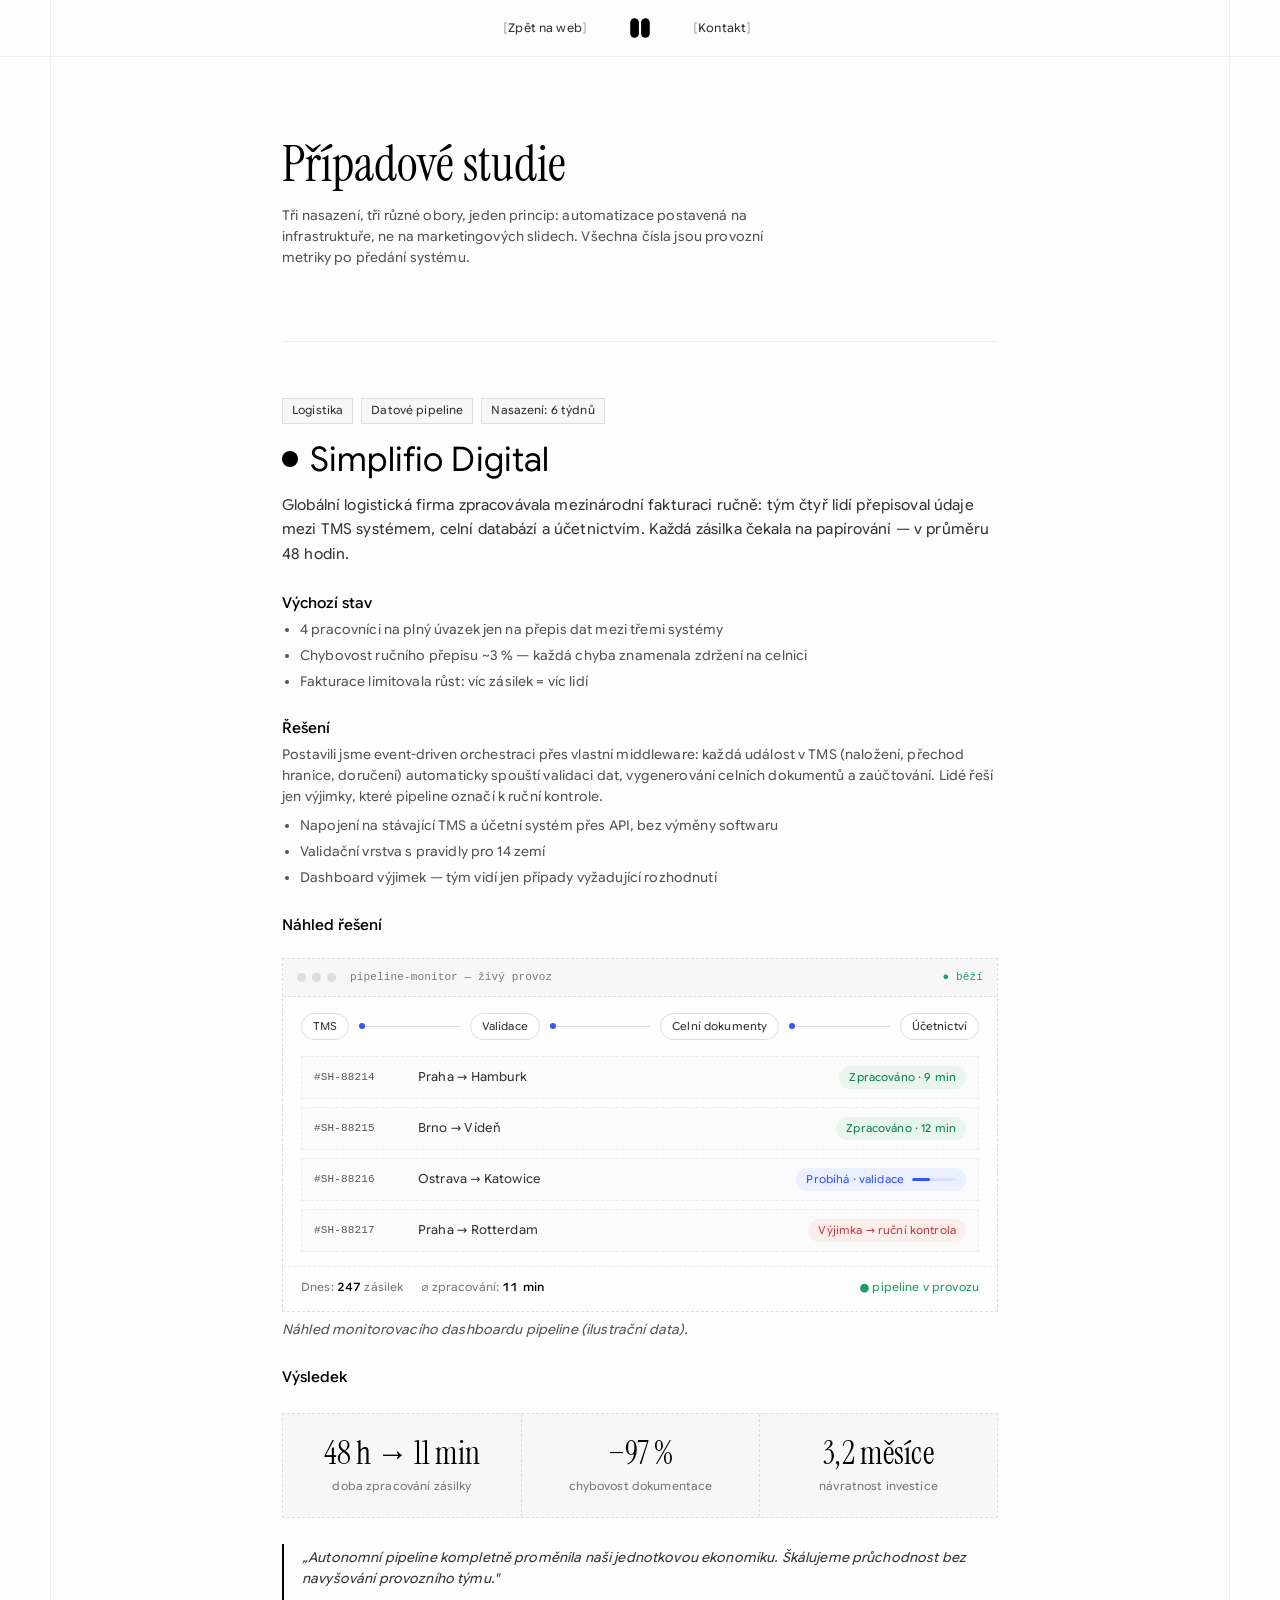
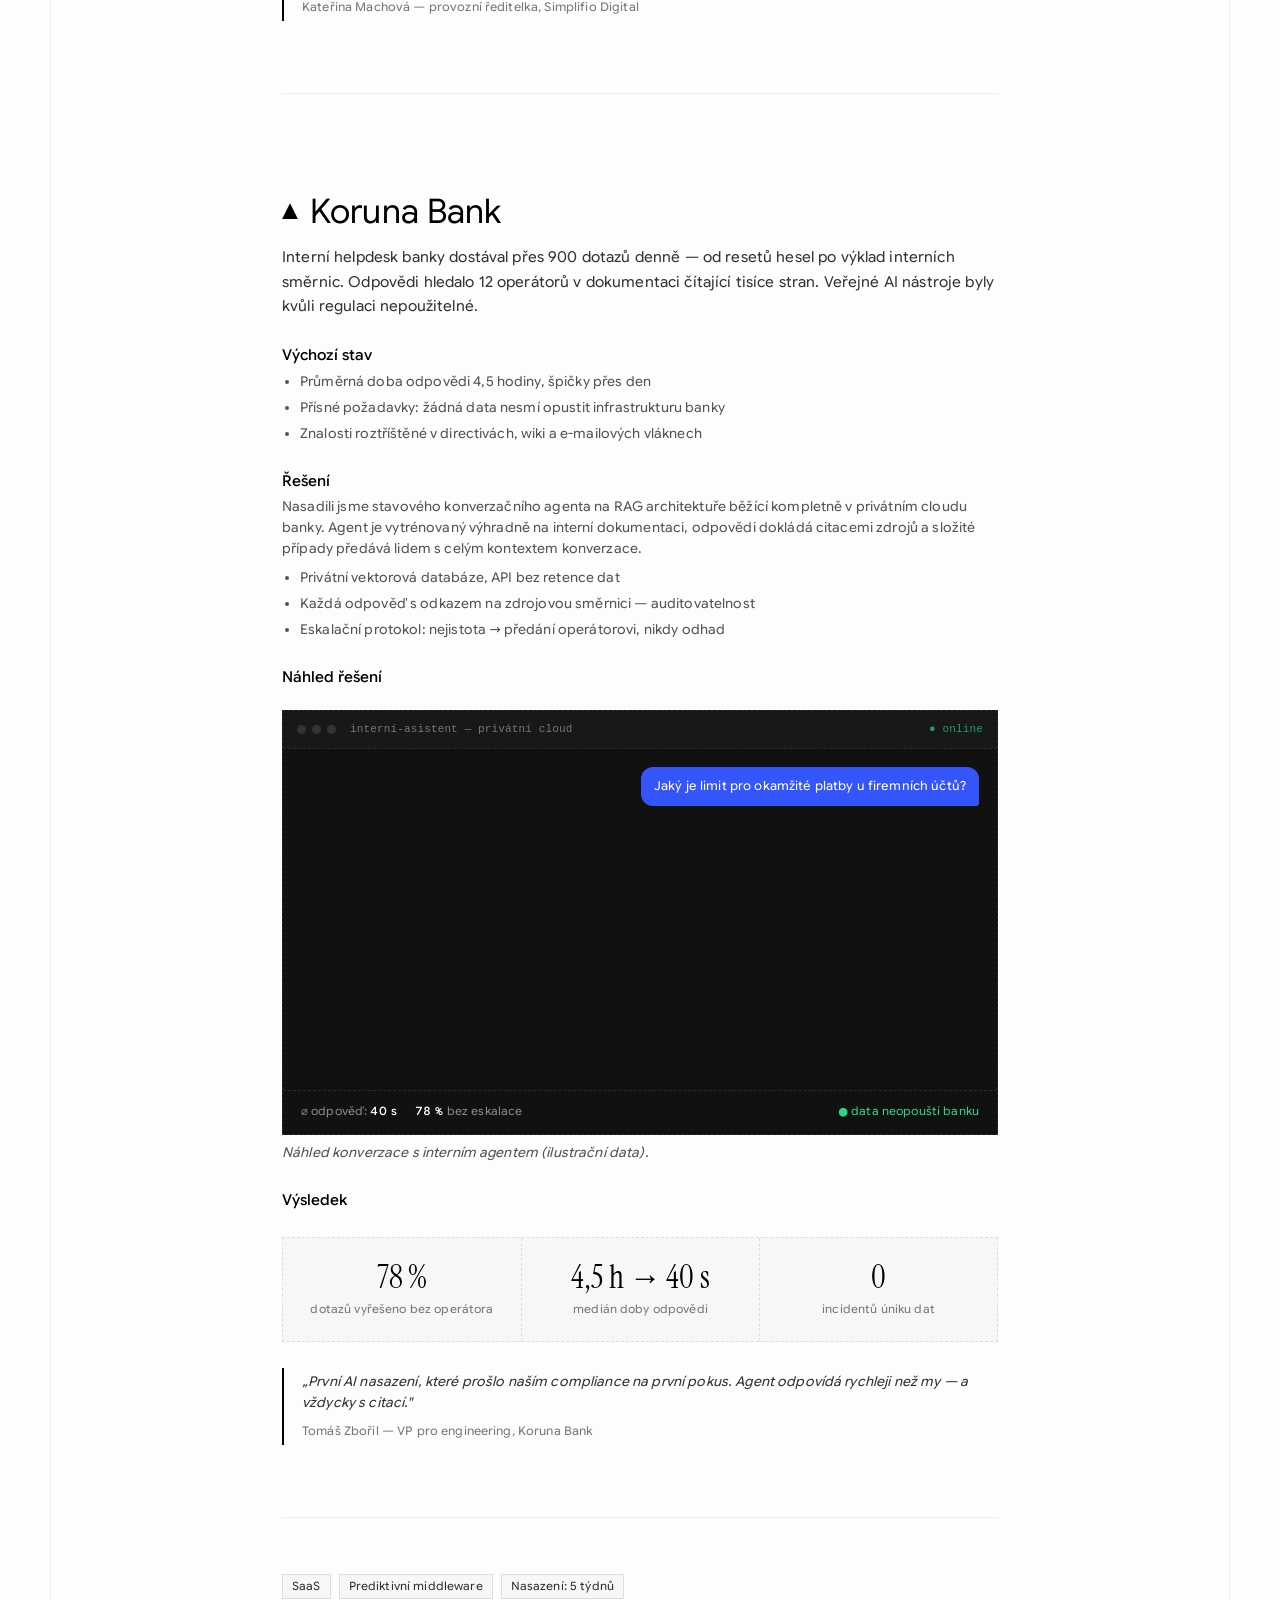
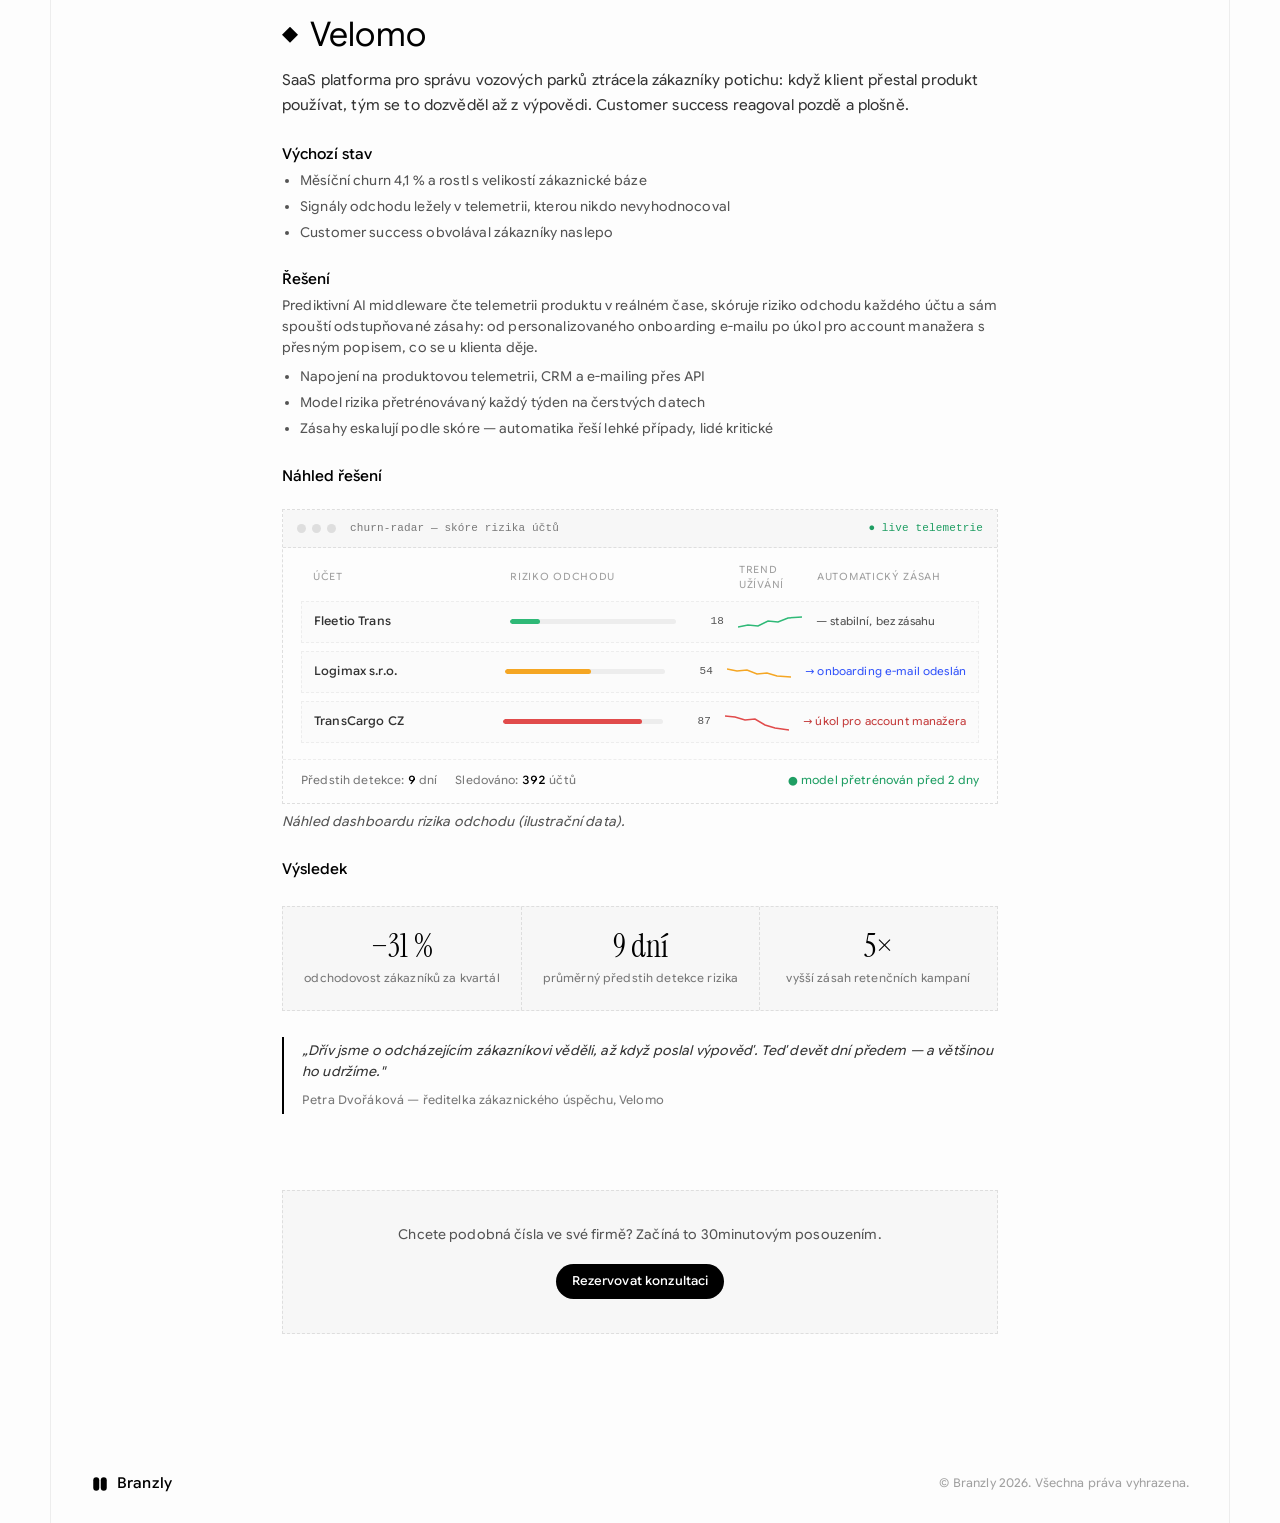
==== commit 4371d127: "Case studies: full landing-page animations + animated solution previews - Stranka pripadove-studie.h" ====
--- a/pripadove-studie.html
+++ b/pripadove-studie.html
@@ -6,8 +6,11 @@
   <title>Případové studie — Branzly</title>
   <meta name="description" content="Detailní případové studie nasazení AI agentů a datových pipeline: Simplifio Digital, Koruna Bank a Velomo." />
   <link rel="icon" href="data:image/svg+xml,%3Csvg xmlns='http://www.w3.org/2000/svg' viewBox='0 0 24 24'%3E%3Crect x='3' y='3' width='8' height='18' rx='4'/%3E%3Crect x='13' y='3' width='8' height='18' rx='4'/%3E%3C/svg%3E" />
+  <link rel="icon" type="image/png" sizes="32x32" href="favicon-32.png" />
+  <link rel="apple-touch-icon" href="apple-touch-icon.png" />
   <link rel="stylesheet" href="fonts/fonts.css" />
   <link rel="stylesheet" href="style.css" />
+  <noscript><style>.reveal, .load { opacity: 1 !important; transform: none !important; filter: none !important; }</style></noscript>
   <style>
     .studies { max-width: 780px; margin: 0 auto; padding: clamp(48px, 7vw, 80px) 32px clamp(64px, 9vw, 110px); }
     .studies-head h1 { font-family: var(--serif); font-weight: 400; font-size: clamp(36px, 5.4vw, 50px); line-height: 1.1; }
@@ -58,43 +61,62 @@
   <main class="frame">
     <div class="studies">
       <div class="studies-head">
-        <h1>Případové studie</h1>
-        <p>Tři nasazení, tři různé obory, jeden princip: automatizace postavená na infrastruktuře, ne na marketingových slidech. Všechna čísla jsou provozní metriky po předání systému.</p>
+        <h1 class="load load-1">Případové studie</h1>
+        <p class="load load-2">Tři nasazení, tři různé obory, jeden princip: automatizace postavená na infrastruktuře, ne na marketingových slidech. Všechna čísla jsou provozní metriky po předání systému.</p>
       </div>
 
       <!-- ===== SIMPLIFIO ===== -->
       <article class="study" id="simplifio">
-        <div class="study-tags">
+        <div class="study-tags reveal">
           <span class="chip-gray">Logistika</span>
           <span class="chip-gray">Datové pipeline</span>
           <span class="chip-gray">Nasazení: 6 týdnů</span>
         </div>
-        <h2><i class="case-mark cm-1"></i>Simplifio Digital</h2>
-        <p class="lead">Globální logistická firma zpracovávala mezinárodní fakturaci ručně: tým čtyř lidí přepisoval údaje mezi TMS systémem, celní databází a účetnictvím. Každá zásilka čekala na papírování — v průměru 48 hodin.</p>
+        <h2 class="reveal"><i class="case-mark cm-1"></i>Simplifio Digital</h2>
+        <p class="lead reveal">Globální logistická firma zpracovávala mezinárodní fakturaci ručně: tým čtyř lidí přepisoval údaje mezi TMS systémem, celní databází a účetnictvím. Každá zásilka čekala na papírování — v průměru 48 hodin.</p>
 
         <h3>Výchozí stav</h3>
-        <ul>
+        <ul class="reveal">
           <li>4 pracovníci na plný úvazek jen na přepis dat mezi třemi systémy</li>
           <li>Chybovost ručního přepisu ~3 % — každá chyba znamenala zdržení na celnici</li>
           <li>Fakturace limitovala růst: víc zásilek = víc lidí</li>
         </ul>
 
         <h3>Řešení</h3>
-        <p>Postavili jsme event-driven orchestraci přes vlastní middleware: každá událost v TMS (naložení, přechod hranice, doručení) automaticky spouští validaci dat, vygenerování celních dokumentů a zaúčtování. Lidé řeší jen výjimky, které pipeline označí k ruční kontrole.</p>
-        <ul>
+        <p class="reveal">Postavili jsme event-driven orchestraci přes vlastní middleware: každá událost v TMS (naložení, přechod hranice, doručení) automaticky spouští validaci dat, vygenerování celních dokumentů a zaúčtování. Lidé řeší jen výjimky, které pipeline označí k ruční kontrole.</p>
+        <ul class="reveal">
           <li>Napojení na stávající TMS a účetní systém přes API, bez výměny softwaru</li>
           <li>Validační vrstva s pravidly pro 14 zemí</li>
           <li>Dashboard výjimek — tým vidí jen případy vyžadující rozhodnutí</li>
         </ul>
 
+        <h3>Náhled řešení</h3>
+        <div class="mock reveal" data-mock="pipeline">
+          <div class="mock-bar" aria-hidden="true"><i></i><i></i><i></i><span>pipeline-monitor — živý provoz</span><span class="mock-live">● běží</span></div>
+          <div class="mock-flow" aria-hidden="true">
+            <span class="mf-node">TMS</span><i class="mf-line"><i class="mf-dot"></i></i>
+            <span class="mf-node">Validace</span><i class="mf-line"><i class="mf-dot d2"></i></i>
+            <span class="mf-node">Celní dokumenty</span><i class="mf-line"><i class="mf-dot d3"></i></i>
+            <span class="mf-node">Účetnictví</span>
+          </div>
+          <div class="mock-rows">
+            <div class="mock-row"><span class="mr-id">#SH-88214</span><span class="mr-route">Praha → Hamburk</span><span class="mr-status ok">Zpracováno · 9 min</span></div>
+            <div class="mock-row"><span class="mr-id">#SH-88215</span><span class="mr-route">Brno → Vídeň</span><span class="mr-status ok">Zpracováno · 12 min</span></div>
+            <div class="mock-row"><span class="mr-id">#SH-88216</span><span class="mr-route">Ostrava → Katowice</span><span class="mr-status run">Probíhá · validace<i class="mr-prog"><i></i></i></span></div>
+            <div class="mock-row"><span class="mr-id">#SH-88217</span><span class="mr-route">Praha → Rotterdam</span><span class="mr-status warn">Výjimka → ruční kontrola</span></div>
+          </div>
+          <div class="mock-foot"><span>Dnes: <b data-count="247">0</b> zásilek</span><span>⌀ zpracování: <b>11 min</b></span><span class="mf-ok">● pipeline v provozu</span></div>
+        </div>
+        <p class="mock-caption reveal">Náhled monitorovacího dashboardu pipeline (ilustrační data).</p>
+
         <h3>Výsledek</h3>
         <div class="study-stats">
-          <div class="study-stat"><b>48 h → 11 min</b><span>doba zpracování zásilky</span></div>
-          <div class="study-stat"><b>−97 %</b><span>chybovost dokumentace</span></div>
-          <div class="study-stat"><b>3,2 měsíce</b><span>návratnost investice</span></div>
-        </div>
-
-        <blockquote class="study-quote">
+          <div class="study-stat reveal"><b>48 h → 11 min</b><span>doba zpracování zásilky</span></div>
+          <div class="study-stat reveal"><b>−97 %</b><span>chybovost dokumentace</span></div>
+          <div class="study-stat reveal"><b>3,2 měsíce</b><span>návratnost investice</span></div>
+        </div>
+
+        <blockquote class="study-quote reveal">
           <p>„Autonomní pipeline kompletně proměnila naši jednotkovou ekonomiku. Škálujeme průchodnost bez navyšování provozního týmu."</p>
           <footer>Kateřina Machová — provozní ředitelka, Simplifio Digital</footer>
         </blockquote>
@@ -102,37 +124,52 @@
 
       <!-- ===== KORUNA BANK ===== -->
       <article class="study" id="koruna">
-        <div class="study-tags">
+        <div class="study-tags reveal">
           <span class="chip-gray">Bankovnictví</span>
           <span class="chip-gray">AI agent</span>
           <span class="chip-gray">Nasazení: 8 týdnů</span>
         </div>
-        <h2><i class="case-mark cm-2"></i>Koruna Bank</h2>
-        <p class="lead">Interní helpdesk banky dostával přes 900 dotazů denně — od resetů hesel po výklad interních směrnic. Odpovědi hledalo 12 operátorů v dokumentaci čítající tisíce stran. Veřejné AI nástroje byly kvůli regulaci nepoužitelné.</p>
+        <h2 class="reveal"><i class="case-mark cm-2"></i>Koruna Bank</h2>
+        <p class="lead reveal">Interní helpdesk banky dostával přes 900 dotazů denně — od resetů hesel po výklad interních směrnic. Odpovědi hledalo 12 operátorů v dokumentaci čítající tisíce stran. Veřejné AI nástroje byly kvůli regulaci nepoužitelné.</p>
 
         <h3>Výchozí stav</h3>
-        <ul>
+        <ul class="reveal">
           <li>Průměrná doba odpovědi 4,5 hodiny, špičky přes den</li>
           <li>Přísné požadavky: žádná data nesmí opustit infrastrukturu banky</li>
           <li>Znalosti roztříštěné v directivách, wiki a e-mailových vláknech</li>
         </ul>
 
         <h3>Řešení</h3>
-        <p>Nasadili jsme stavového konverzačního agenta na RAG architektuře běžící kompletně v privátním cloudu banky. Agent je vytrénovaný výhradně na interní dokumentaci, odpovědi dokládá citacemi zdrojů a složité případy předává lidem s celým kontextem konverzace.</p>
-        <ul>
+        <p class="reveal">Nasadili jsme stavového konverzačního agenta na RAG architektuře běžící kompletně v privátním cloudu banky. Agent je vytrénovaný výhradně na interní dokumentaci, odpovědi dokládá citacemi zdrojů a složité případy předává lidem s celým kontextem konverzace.</p>
+        <ul class="reveal">
           <li>Privátní vektorová databáze, API bez retence dat</li>
           <li>Každá odpověď s odkazem na zdrojovou směrnici — auditovatelnost</li>
           <li>Eskalační protokol: nejistota → předání operátorovi, nikdy odhad</li>
         </ul>
 
+        <h3>Náhled řešení</h3>
+        <div class="mock mock-dark reveal" data-mock="chat">
+          <div class="mock-bar" aria-hidden="true"><i></i><i></i><i></i><span>interní-asistent — privátní cloud</span><span class="mock-live">● online</span></div>
+          <div class="mock-chat">
+            <div class="chat-msg user">Jaký je limit pro okamžité platby u firemních účtů?</div>
+            <div class="chat-typing" aria-hidden="true"><i></i><i></i><i></i></div>
+            <div class="chat-msg agent">Limit okamžité platby u firemních účtů je 2 500 000 Kč na transakci. Platba nad tento limit automaticky přechází do standardního zpracování.<span class="chat-cite">Zdroj: Směrnice PL-2024/07 · čl. 4 odst. 2</span></div>
+            <div class="chat-msg user">A kdo může limit klientovi navýšit?</div>
+            <div class="chat-typing" aria-hidden="true"><i></i><i></i><i></i></div>
+            <div class="chat-msg agent">Navýšení limitu schvaluje risk oddělení na žádost bankéře klienta. Formulář žádosti najdete v systému pod RM-07. Chcete předat požadavek operátorovi?<span class="chat-cite">Zdroj: Směrnice RM-2023/11 · čl. 7</span></div>
+          </div>
+          <div class="mock-foot dark"><span>⌀ odpověď: <b>40 s</b></span><span><b>78 %</b> bez eskalace</span><span class="mf-ok">● data neopouští banku</span></div>
+        </div>
+        <p class="mock-caption reveal">Náhled konverzace s interním agentem (ilustrační data).</p>
+
         <h3>Výsledek</h3>
         <div class="study-stats">
-          <div class="study-stat"><b>78 %</b><span>dotazů vyřešeno bez operátora</span></div>
-          <div class="study-stat"><b>4,5 h → 40 s</b><span>medián doby odpovědi</span></div>
-          <div class="study-stat"><b>0</b><span>incidentů úniku dat</span></div>
-        </div>
-
-        <blockquote class="study-quote">
+          <div class="study-stat reveal"><b>78 %</b><span>dotazů vyřešeno bez operátora</span></div>
+          <div class="study-stat reveal"><b>4,5 h → 40 s</b><span>medián doby odpovědi</span></div>
+          <div class="study-stat reveal"><b>0</b><span>incidentů úniku dat</span></div>
+        </div>
+
+        <blockquote class="study-quote reveal">
           <p>„První AI nasazení, které prošlo naším compliance na první pokus. Agent odpovídá rychleji než my — a vždycky s citací."</p>
           <footer>Tomáš Zbořil — VP pro engineering, Koruna Bank</footer>
         </blockquote>
@@ -140,43 +177,74 @@
 
       <!-- ===== VELOMO ===== -->
       <article class="study" id="velomo">
-        <div class="study-tags">
+        <div class="study-tags reveal">
           <span class="chip-gray">SaaS</span>
           <span class="chip-gray">Prediktivní middleware</span>
           <span class="chip-gray">Nasazení: 5 týdnů</span>
         </div>
-        <h2><i class="case-mark cm-3"></i>Velomo</h2>
-        <p class="lead">SaaS platforma pro správu vozových parků ztrácela zákazníky potichu: když klient přestal produkt používat, tým se to dozvěděl až z výpovědi. Customer success reagoval pozdě a plošně.</p>
+        <h2 class="reveal"><i class="case-mark cm-3"></i>Velomo</h2>
+        <p class="lead reveal">SaaS platforma pro správu vozových parků ztrácela zákazníky potichu: když klient přestal produkt používat, tým se to dozvěděl až z výpovědi. Customer success reagoval pozdě a plošně.</p>
 
         <h3>Výchozí stav</h3>
-        <ul>
+        <ul class="reveal">
           <li>Měsíční churn 4,1 % a rostl s velikostí zákaznické báze</li>
           <li>Signály odchodu ležely v telemetrii, kterou nikdo nevyhodnocoval</li>
           <li>Customer success obvolával zákazníky naslepo</li>
         </ul>
 
         <h3>Řešení</h3>
-        <p>Prediktivní AI middleware čte telemetrii produktu v reálném čase, skóruje riziko odchodu každého účtu a sám spouští odstupňované zásahy: od personalizovaného onboarding e-mailu po úkol pro account manažera s přesným popisem, co se u klienta děje.</p>
-        <ul>
+        <p class="reveal">Prediktivní AI middleware čte telemetrii produktu v reálném čase, skóruje riziko odchodu každého účtu a sám spouští odstupňované zásahy: od personalizovaného onboarding e-mailu po úkol pro account manažera s přesným popisem, co se u klienta děje.</p>
+        <ul class="reveal">
           <li>Napojení na produktovou telemetrii, CRM a e-mailing přes API</li>
           <li>Model rizika přetrénovávaný každý týden na čerstvých datech</li>
           <li>Zásahy eskalují podle skóre — automatika řeší lehké případy, lidé kritické</li>
         </ul>
 
+        <h3>Náhled řešení</h3>
+        <div class="mock reveal" data-mock="churn">
+          <div class="mock-bar" aria-hidden="true"><i></i><i></i><i></i><span>churn-radar — skóre rizika účtů</span><span class="mock-live">● live telemetrie</span></div>
+          <div class="mock-table">
+            <div class="mock-thead" aria-hidden="true"><span>Účet</span><span>Riziko odchodu</span><span></span><span>Trend užívání</span><span>Automatický zásah</span></div>
+            <div class="mock-acc">
+              <span class="acc-name">Fleetio Trans</span>
+              <i class="risk"><i class="low" style="--w:18%"></i></i>
+              <span class="risk-val">18</span>
+              <svg class="spark" viewBox="0 0 64 22" aria-hidden="true"><polyline points="0,16 10,14 20,15 30,10 40,11 50,7 64,6" stroke="#2fb977"/></svg>
+              <span class="acc-action">— stabilní, bez zásahu</span>
+            </div>
+            <div class="mock-acc">
+              <span class="acc-name">Logimax s.r.o.</span>
+              <i class="risk"><i class="mid" style="--w:54%"></i></i>
+              <span class="risk-val">54</span>
+              <svg class="spark" viewBox="0 0 64 22" aria-hidden="true"><polyline points="0,8 10,10 20,9 30,13 40,12 50,15 64,16" stroke="#f5a623"/></svg>
+              <span class="acc-action auto">→ onboarding e-mail odeslán</span>
+            </div>
+            <div class="mock-acc">
+              <span class="acc-name">TransCargo CZ</span>
+              <i class="risk"><i class="high" style="--w:87%"></i></i>
+              <span class="risk-val">87</span>
+              <svg class="spark" viewBox="0 0 64 22" aria-hidden="true"><polyline points="0,5 10,6 20,9 30,8 40,14 50,17 64,19" stroke="#e14b4b"/></svg>
+              <span class="acc-action crit">→ úkol pro account manažera</span>
+            </div>
+          </div>
+          <div class="mock-foot"><span>Předstih detekce: <b data-count="9">0</b> dní</span><span>Sledováno: <b data-count="412">0</b> účtů</span><span class="mf-ok">● model přetrénován před 2 dny</span></div>
+        </div>
+        <p class="mock-caption reveal">Náhled dashboardu rizika odchodu (ilustrační data).</p>
+
         <h3>Výsledek</h3>
         <div class="study-stats">
-          <div class="study-stat"><b>−31 %</b><span>odchodovost zákazníků za kvartál</span></div>
-          <div class="study-stat"><b>9 dní</b><span>průměrný předstih detekce rizika</span></div>
-          <div class="study-stat"><b>5×</b><span>vyšší zásah retenčních kampaní</span></div>
-        </div>
-
-        <blockquote class="study-quote">
+          <div class="study-stat reveal"><b>−31 %</b><span>odchodovost zákazníků za kvartál</span></div>
+          <div class="study-stat reveal"><b>9 dní</b><span>průměrný předstih detekce rizika</span></div>
+          <div class="study-stat reveal"><b>5×</b><span>vyšší zásah retenčních kampaní</span></div>
+        </div>
+
+        <blockquote class="study-quote reveal">
           <p>„Dřív jsme o odcházejícím zákazníkovi věděli, až když poslal výpověď. Teď devět dní předem — a většinou ho udržíme."</p>
           <footer>Petra Dvořáková — ředitelka zákaznického úspěchu, Velomo</footer>
         </blockquote>
       </article>
 
-      <div class="studies-cta">
+      <div class="studies-cta reveal">
         <p>Chcete podobná čísla ve své firmě? Začíná to 30minutovým posouzením.</p>
         <a href="index.html#kontakt" class="btn btn-black">Rezervovat konzultaci</a>
       </div>
@@ -196,6 +264,7 @@
     </div>
   </footer>
 
-  <script>document.getElementById("year").textContent = new Date().getFullYear();</script>
+  <script src="lenis.min.js"></script>
+  <script src="script.js"></script>
 </body>
 </html>
--- a/style.css
+++ b/style.css
@@ -972,6 +972,188 @@
 /* ===== CAL.COM EMBED ===== */
 .calendar.cal-embed { padding: 0; overflow: hidden; }
 .calendar.cal-embed iframe { display: block; width: 100%; height: 560px; border: 0; }
+
+/* ===== MOCKUPY (náhledy řešení v case studies) ===== */
+.mock {
+  border: 1px dashed var(--line-strong);
+  background: var(--bg);
+  margin-top: 24px;
+  font-size: 12.5px;
+}
+.mock-bar {
+  display: flex;
+  align-items: center;
+  gap: 6px;
+  padding: 10px 14px;
+  border-bottom: 1px dashed var(--line-strong);
+  background: var(--panel);
+}
+.mock-bar i { width: 9px; height: 9px; border-radius: 50%; background: var(--line-strong); flex: none; }
+.mock-bar span { margin-left: 8px; font-family: monospace; font-size: 11px; color: var(--gray-3); }
+.mock-live { margin-left: auto !important; color: #1f9e63 !important; animation: livePulse 2.2s ease-in-out infinite; }
+@keyframes livePulse { 50% { opacity: 0.4; } }
+.mock-caption { font-size: 11px; color: var(--gray-4); margin-top: 8px; font-style: italic; }
+
+/* pipeline flow (Simplifio) */
+.mock-flow { display: flex; align-items: center; gap: 10px; padding: 16px 18px 4px; flex-wrap: wrap; }
+.mf-node {
+  border: 1px solid var(--line-strong);
+  background: #fff;
+  padding: 4px 11px;
+  font-size: 11px;
+  border-radius: 14px;
+  color: var(--gray-1);
+  white-space: nowrap;
+}
+.mf-line { position: relative; flex: 1; min-width: 26px; height: 1px; background: var(--line-strong); }
+.mf-dot {
+  position: absolute;
+  top: -2.5px;
+  left: 0;
+  width: 6px; height: 6px;
+  border-radius: 50%;
+  background: var(--blue);
+  animation: mfMove 2.6s linear infinite;
+}
+.mf-dot.d2 { animation-delay: 0.9s; }
+.mf-dot.d3 { animation-delay: 1.7s; }
+@keyframes mfMove {
+  0% { left: 0; opacity: 0; }
+  12% { opacity: 1; }
+  88% { opacity: 1; }
+  100% { left: calc(100% - 6px); opacity: 0; }
+}
+
+.mock-rows { padding: 12px 18px 2px; display: grid; gap: 8px; }
+.mock-row {
+  display: grid;
+  grid-template-columns: 92px 1fr auto;
+  gap: 12px;
+  align-items: center;
+  border: 1px dashed var(--line);
+  background: #fbfbfb;
+  padding: 9px 12px;
+  opacity: 0;
+  transform: translateX(-8px);
+  transition: opacity 0.5s var(--ease), transform 0.5s var(--ease);
+}
+.mock.in .mock-row { opacity: 1; transform: none; }
+.mock.in .mock-row:nth-child(1) { transition-delay: 0.15s; }
+.mock.in .mock-row:nth-child(2) { transition-delay: 0.3s; }
+.mock.in .mock-row:nth-child(3) { transition-delay: 0.45s; }
+.mock.in .mock-row:nth-child(4) { transition-delay: 0.6s; }
+.mr-id { font-family: monospace; font-size: 11px; color: var(--gray-2); }
+.mr-route { color: var(--gray-1); }
+.mr-status { font-size: 11px; padding: 3px 10px; border-radius: 12px; white-space: nowrap; }
+.mr-status.ok { background: #e8f6ee; color: #157f4e; }
+.mr-status.run { background: #eaf0ff; color: var(--blue); display: inline-flex; align-items: center; gap: 8px; }
+.mr-status.warn { background: #fdeeee; color: #c43c3c; }
+.mr-prog { width: 44px; height: 3px; background: #d7e0fb; border-radius: 2px; overflow: hidden; display: inline-block; }
+.mr-prog i { display: block; height: 100%; width: 40%; background: var(--blue); border-radius: 2px; animation: progSlide 1.6s ease-in-out infinite; }
+@keyframes progSlide { 0% { transform: translateX(-110%); } 100% { transform: translateX(280%); } }
+
+.mock-foot {
+  display: flex;
+  gap: 18px;
+  flex-wrap: wrap;
+  padding: 12px 18px 14px;
+  color: var(--gray-3);
+  font-size: 11.5px;
+  border-top: 1px dashed var(--line);
+  margin-top: 12px;
+}
+.mock-foot b { color: var(--ink); font-weight: 500; font-variant-numeric: tabular-nums; }
+.mf-ok { color: #1f9e63; margin-left: auto; animation: livePulse 2.2s ease-in-out infinite; }
+
+/* chat s agentem (Koruna Bank) — tmavý panel */
+.mock-dark { background: #111; border-color: #2a2a2a; color: #ddd; }
+.mock-dark .mock-bar { background: #181818; border-color: #2a2a2a; }
+.mock-dark .mock-bar i { background: #333; }
+.mock-chat { padding: 18px; display: grid; gap: 10px; min-height: 250px; align-content: start; }
+.chat-msg {
+  max-width: 80%;
+  padding: 10px 13px;
+  border-radius: 12px;
+  font-size: 12.5px;
+  line-height: 1.55;
+  opacity: 0;
+  transform: translateY(8px);
+  transition: opacity 0.45s var(--ease), transform 0.45s var(--ease);
+}
+.chat-msg.show { opacity: 1; transform: none; }
+.chat-msg.user { justify-self: end; background: var(--blue); color: #fff; border-bottom-right-radius: 3px; }
+.chat-msg.agent { justify-self: start; background: #1e1e1e; color: #ddd; border-bottom-left-radius: 3px; }
+.chat-cite {
+  display: block;
+  width: max-content;
+  max-width: 100%;
+  margin-top: 9px;
+  font-family: monospace;
+  font-size: 10.5px;
+  color: #8fb0ff;
+  border: 1px solid #2e3c63;
+  background: #16203c;
+  padding: 3px 8px;
+  border-radius: 3px;
+}
+.chat-typing {
+  justify-self: start;
+  display: none;
+  gap: 4px;
+  align-items: center;
+  padding: 12px 13px;
+  background: #1e1e1e;
+  border-radius: 12px;
+  border-bottom-left-radius: 3px;
+}
+.chat-typing.show { display: inline-flex; }
+.chat-typing i { width: 5px; height: 5px; border-radius: 50%; background: #777; animation: typeBlink 1s infinite; }
+.chat-typing i:nth-child(2) { animation-delay: 0.2s; }
+.chat-typing i:nth-child(3) { animation-delay: 0.4s; }
+@keyframes typeBlink { 50% { opacity: 0.25; transform: translateY(-2px); } }
+.mock-foot.dark { border-color: #2a2a2a; color: #888; }
+.mock-foot.dark b { color: #fff; }
+.mock-foot.dark .mf-ok { color: #2fd08a; }
+
+/* churn radar (Velomo) */
+.mock-table { padding: 14px 18px 4px; display: grid; gap: 8px; }
+.mock-thead, .mock-acc {
+  display: grid;
+  grid-template-columns: 1.1fr 1fr 34px 64px minmax(150px, auto);
+  gap: 14px;
+  align-items: center;
+}
+.mock-thead {
+  padding: 0 12px;
+  font-size: 10px;
+  text-transform: uppercase;
+  letter-spacing: 0.07em;
+  color: var(--gray-4);
+}
+.mock-acc { border: 1px dashed var(--line); background: #fbfbfb; padding: 9px 12px; }
+.acc-name { font-weight: 500; color: var(--gray-1); font-size: 12px; }
+.risk { height: 5px; background: var(--line); border-radius: 3px; overflow: hidden; }
+.risk i { display: block; height: 100%; width: 0; border-radius: 3px; transition: width 1.1s var(--ease) 0.35s; }
+.mock.in .risk i { width: var(--w); }
+.risk i.low { background: #2fb977; }
+.risk i.mid { background: #f5a623; }
+.risk i.high { background: #e14b4b; }
+.risk-val { font-family: monospace; font-size: 11px; color: var(--gray-2); text-align: right; }
+.spark { width: 64px; height: 22px; }
+.spark polyline { fill: none; stroke-width: 1.5; stroke-dasharray: 130; stroke-dashoffset: 130; }
+.mock.in .spark polyline { transition: stroke-dashoffset 1.4s var(--ease) 0.5s; stroke-dashoffset: 0; }
+.acc-action { font-size: 11px; white-space: nowrap; color: var(--gray-2); }
+.acc-action.auto { color: var(--blue); }
+.acc-action.crit { color: #c43c3c; }
+
+@media (max-width: 700px) {
+  .mock-row { grid-template-columns: 1fr auto; }
+  .mr-id { display: none; }
+  .mock-thead { display: none; }
+  .mock-acc { grid-template-columns: 1fr 1fr; }
+  .risk-val, .spark { display: none; }
+  .acc-action { grid-column: 1 / -1; }
+}
 
 /* ===== PRÁVNÍ STRÁNKY ===== */
 .legal {
